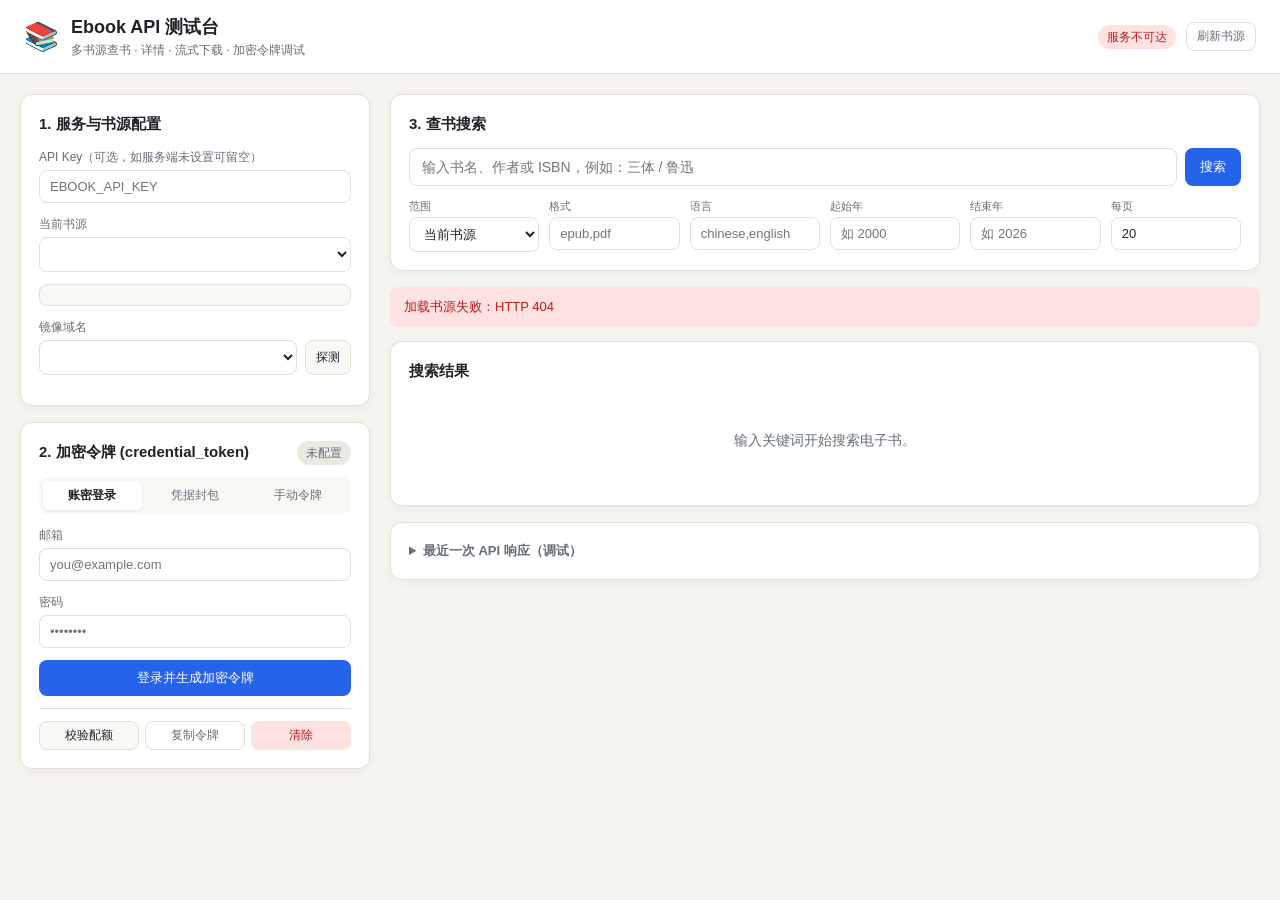
==== static/index.html @ 0c72a602 "feat: finish first version" ====
<!doctype html>
<html lang="zh-CN">
<head>
  <meta charset="utf-8" />
  <meta name="viewport" content="width=device-width, initial-scale=1" />
  <title>Ebook API · 书源测试台</title>
  <link rel="stylesheet" href="/static/styles.css" />
</head>
<body>
  <header class="topbar">
    <div class="brand">
      <span class="logo">📚</span>
      <div>
        <h1>Ebook API 测试台</h1>
        <p class="subtitle">多书源查书 · 详情 · 流式下载 · 加密令牌调试</p>
      </div>
    </div>
    <div class="status-group">
      <span id="healthBadge" class="badge badge-muted">检测中...</span>
      <button id="btnRefresh" class="btn btn-ghost btn-sm" type="button">刷新书源</button>
    </div>
  </header>

  <main class="layout">
    <!-- 左侧配置栏 -->
    <aside class="sidebar">
      <section class="card">
        <h2>1. 服务与书源配置</h2>
        <div class="field">
          <label for="apiKeyInput">API Key（可选，如服务端未设置可留空）</label>
          <input id="apiKeyInput" type="password" placeholder="EBOOK_API_KEY" autocomplete="off" />
        </div>

        <div class="field">
          <label for="providerSelect">当前书源</label>
          <select id="providerSelect"></select>
        </div>

        <div id="providerMeta" class="meta-box"></div>

        <div class="field">
          <label for="domainSelect">镜像域名</label>
          <div class="row">
            <select id="domainSelect"></select>
            <button id="btnProbe" class="btn btn-secondary btn-sm" type="button">探测</button>
          </div>
          <div id="probeResult" class="hint"></div>
        </div>
      </section>

      <section class="card">
        <div class="card-head">
          <h2>2. 加密令牌 (credential_token)</h2>
          <span id="tokenBadge" class="badge badge-muted">未配置</span>
        </div>

        <div class="tabs">
          <button class="tab active" data-tab="login" type="button">账密登录</button>
          <button class="tab" data-tab="seal" type="button">凭据封包</button>
          <button class="tab" data-tab="manual" type="button">手动令牌</button>
        </div>

        <!-- Tab: Login -->
        <form id="loginForm" class="tab-panel active">
          <div class="field">
            <label for="loginEmail">邮箱</label>
            <input id="loginEmail" type="email" placeholder="you@example.com" required />
          </div>
          <div class="field">
            <label for="loginPassword">密码</label>
            <input id="loginPassword" type="password" placeholder="••••••••" required />
          </div>
          <button class="btn btn-primary full" type="submit">登录并生成加密令牌</button>
        </form>

        <!-- Tab: Seal -->
        <form id="sealForm" class="tab-panel">
          <div id="sealDynamicFields"></div>
          <label class="checkbox-row">
            <input id="sealVerify" type="checkbox" checked />
            <span>封包前先向书源校验有效性</span>
          </label>
          <button class="btn btn-primary full" type="submit">封包为加密令牌</button>
        </form>

        <!-- Tab: Manual token -->
        <div id="manualPanel" class="tab-panel">
          <div class="field">
            <label for="manualToken">已有的 ebk1.* 加密令牌</label>
            <textarea id="manualToken" rows="3" placeholder="ebk1.xxxxx..."></textarea>
          </div>
          <button id="btnSaveManualToken" class="btn btn-primary full" type="button">保存到本地</button>
        </div>

        <div class="token-actions">
          <button id="btnVerify" class="btn btn-secondary btn-sm" type="button">校验配额</button>
          <button id="btnCopyToken" class="btn btn-ghost btn-sm" type="button">复制令牌</button>
          <button id="btnClearToken" class="btn btn-danger btn-sm" type="button">清除</button>
        </div>

        <div id="accountBox" class="account-box hidden"></div>
      </section>
    </aside>

    <!-- 右侧查书与结果区 -->
    <section class="content">
      <div class="card">
        <h2>3. 查书搜索</h2>
        <form id="searchForm" class="search-form">
          <div class="search-bar">
            <input id="searchQ" type="text" placeholder="输入书名、作者或 ISBN，例如：三体 / 鲁迅" required />
            <button class="btn btn-primary" type="submit">搜索</button>
          </div>
          <div class="filters">
            <label>
              <span>范围</span>
              <select id="searchScope">
                <option value="current">当前书源</option>
                <option value="all">全部书源聚合</option>
              </select>
            </label>
            <label>
              <span>格式</span>
              <input id="searchExt" type="text" placeholder="epub,pdf" />
            </label>
            <label>
              <span>语言</span>
              <input id="searchLang" type="text" placeholder="chinese,english" />
            </label>
            <label>
              <span>起始年</span>
              <input id="searchYearFrom" type="number" placeholder="如 2000" />
            </label>
            <label>
              <span>结束年</span>
              <input id="searchYearTo" type="number" placeholder="如 2026" />
            </label>
            <label>
              <span>每页</span>
              <input id="searchLimit" type="number" value="20" min="1" max="100" />
            </label>
          </div>
        </form>
      </div>

      <div id="toast" class="toast hidden"></div>

      <div class="card">
        <div class="card-head">
          <h2 id="resultHeading">搜索结果</h2>
          <div class="pager hidden" id="pager">
            <button id="btnPrevPage" class="btn btn-ghost btn-sm" type="button">上一页</button>
            <span id="pageInfo">1 / 1</span>
            <button id="btnNextPage" class="btn btn-ghost btn-sm" type="button">下一页</button>
          </div>
        </div>
        <div id="resultsContainer" class="results-empty">输入关键词开始搜索电子书。</div>
      </div>

      <details class="card debug-card">
        <summary>最近一次 API 响应（调试）</summary>
        <pre id="debugOutput">暂无请求记录</pre>
      </details>
    </section>
  </main>

  <!-- 图书详情弹窗 -->
  <dialog id="detailDialog" class="dialog">
    <div class="dialog-head">
      <h3 id="detailTitle">图书详情</h3>
      <button id="btnCloseDialog" class="btn btn-ghost btn-sm" type="button">关闭</button>
    </div>
    <div id="detailBody" class="dialog-body"></div>
  </dialog>

  <script src="/static/app.js"></script>
</body>
</html>
---- static/styles.css ----
:root {
  --bg: #f6f4ef;
  --surface: #ffffff;
  --surface-alt: #faf8f4;
  --border: #e5e0d5;
  --text: #1f2328;
  --muted: #656d76;
  --accent: #2563eb;
  --accent-hover: #1d4ed8;
  --ok: #15803d;
  --ok-bg: #dcfce7;
  --warn: #b45309;
  --warn-bg: #fef3c7;
  --err: #b91c1c;
  --err-bg: #fee2e2;
  --radius: 12px;
  --shadow: 0 2px 10px rgba(31, 35, 40, 0.05);
}

* {
  box-sizing: border-box;
}

body {
  margin: 0;
  font-family: -apple-system, BlinkMacSystemFont, "Segoe UI", "PingFang SC", "Noto Sans SC", sans-serif;
  background: var(--bg);
  color: var(--text);
  line-height: 1.5;
}

.topbar {
  display: flex;
  align-items: center;
  justify-content: space-between;
  padding: 14px 24px;
  background: var(--surface);
  border-bottom: 1px solid var(--border);
  position: sticky;
  top: 0;
  z-index: 10;
}

.brand {
  display: flex;
  align-items: center;
  gap: 12px;
}

.logo {
  font-size: 28px;
}

.brand h1 {
  margin: 0;
  font-size: 18px;
  font-weight: 700;
}

.subtitle {
  margin: 0;
  font-size: 12px;
  color: var(--muted);
}

.status-group {
  display: flex;
  align-items: center;
  gap: 10px;
}

.layout {
  max-width: 1280px;
  margin: 20px auto;
  padding: 0 20px 40px;
  display: grid;
  grid-template-columns: 350px 1fr;
  gap: 20px;
  align-items: start;
}

@media (max-width: 900px) {
  .layout {
    grid-template-columns: 1fr;
  }
}

.card {
  background: var(--surface);
  border: 1px solid var(--border);
  border-radius: var(--radius);
  padding: 18px;
  box-shadow: var(--shadow);
  margin-bottom: 16px;
}

.card h2 {
  margin: 0 0 12px;
  font-size: 15px;
  font-weight: 600;
}

.card-head {
  display: flex;
  align-items: center;
  justify-content: space-between;
  margin-bottom: 12px;
}

.card-head h2 {
  margin: 0;
}

.field {
  margin-bottom: 12px;
}

.field label {
  display: block;
  font-size: 12px;
  color: var(--muted);
  margin-bottom: 4px;
}

input, select, textarea {
  width: 100%;
  padding: 8px 10px;
  border: 1px solid var(--border);
  border-radius: 8px;
  font-size: 13px;
  background: var(--surface);
  color: var(--text);
  font-family: inherit;
}

input:focus, select:focus, textarea:focus {
  outline: 2px solid rgba(37, 99, 235, 0.25);
  border-color: var(--accent);
}

.row {
  display: flex;
  gap: 8px;
}

.row > select, .row > input {
  flex: 1;
}

.btn {
  display: inline-flex;
  align-items: center;
  justify-content: center;
  gap: 6px;
  padding: 8px 14px;
  border-radius: 8px;
  border: 1px solid transparent;
  font-size: 13px;
  font-weight: 500;
  cursor: pointer;
  transition: background 0.15s, border-color 0.15s;
}

.btn:disabled {
  opacity: 0.55;
  cursor: not-allowed;
}

.btn-primary {
  background: var(--accent);
  color: #fff;
}

.btn-primary:hover:not(:disabled) {
  background: var(--accent-hover);
}

.btn-secondary {
  background: var(--surface-alt);
  border-color: var(--border);
  color: var(--text);
}

.btn-secondary:hover:not(:disabled) {
  background: #eeeae1;
}

.btn-ghost {
  background: transparent;
  border-color: var(--border);
  color: var(--muted);
}

.btn-ghost:hover:not(:disabled) {
  color: var(--text);
  background: var(--surface-alt);
}

.btn-danger {
  background: var(--err-bg);
  color: var(--err);
}

.btn-sm {
  padding: 5px 10px;
  font-size: 12px;
}

.full {
  width: 100%;
}

.badge {
  display: inline-block;
  padding: 3px 9px;
  border-radius: 999px;
  font-size: 12px;
  font-weight: 500;
}

.badge-ok { background: var(--ok-bg); color: var(--ok); }
.badge-warn { background: var(--warn-bg); color: var(--warn); }
.badge-err { background: var(--err-bg); color: var(--err); }
.badge-muted { background: #ece9e2; color: var(--muted); }

.meta-box {
  background: var(--surface-alt);
  border: 1px solid var(--border);
  border-radius: 8px;
  padding: 10px;
  font-size: 12px;
  color: var(--muted);
  margin-bottom: 12px;
}

.tabs {
  display: grid;
  grid-template-columns: repeat(3, 1fr);
  gap: 4px;
  background: var(--surface-alt);
  padding: 4px;
  border-radius: 8px;
  margin-bottom: 12px;
}

.tab {
  border: none;
  background: transparent;
  padding: 6px 4px;
  font-size: 12px;
  border-radius: 6px;
  cursor: pointer;
  color: var(--muted);
}

.tab.active {
  background: var(--surface);
  color: var(--text);
  font-weight: 600;
  box-shadow: 0 1px 3px rgba(0, 0, 0, 0.08);
}

.tab-panel {
  display: none;
}

.tab-panel.active {
  display: block;
}

.checkbox-row {
  display: flex;
  align-items: center;
  gap: 8px;
  font-size: 12px;
  color: var(--muted);
  margin-bottom: 12px;
  cursor: pointer;
}

.checkbox-row input {
  width: auto;
}

.token-actions {
  display: flex;
  gap: 6px;
  margin-top: 12px;
  padding-top: 12px;
  border-top: 1px solid var(--border);
}

.token-actions .btn {
  flex: 1;
}

.account-box {
  margin-top: 12px;
  background: var(--surface-alt);
  border: 1px solid var(--border);
  border-radius: 8px;
  padding: 10px;
  font-size: 12px;
}

.hint {
  font-size: 12px;
  color: var(--muted);
  margin-top: 4px;
}

.search-bar {
  display: flex;
  gap: 8px;
  margin-bottom: 12px;
}

.search-bar input {
  flex: 1;
  font-size: 14px;
  padding: 10px 12px;
}

.filters {
  display: grid;
  grid-template-columns: repeat(auto-fit, minmax(110px, 1fr));
  gap: 10px;
}

.filters label span {
  display: block;
  font-size: 11px;
  color: var(--muted);
  margin-bottom: 3px;
}

.toast {
  padding: 10px 14px;
  border-radius: 8px;
  margin-bottom: 14px;
  font-size: 13px;
}

.toast.ok { background: var(--ok-bg); color: var(--ok); }
.toast.err { background: var(--err-bg); color: var(--err); }
.toast.info { background: #dbeafe; color: #1e40af; }

.hidden {
  display: none !important;
}

.results-empty {
  text-align: center;
  padding: 36px 12px;
  color: var(--muted);
  font-size: 14px;
}

.book-list {
  display: flex;
  flex-direction: column;
  gap: 12px;
}

.book-item {
  display: grid;
  grid-template-columns: 64px 1fr auto;
  gap: 14px;
  padding: 12px;
  border: 1px solid var(--border);
  border-radius: 10px;
  background: var(--surface-alt);
  align-items: center;
}

@media (max-width: 640px) {
  .book-item {
    grid-template-columns: 48px 1fr;
  }
  .book-actions {
    grid-column: 1 / -1;
    justify-content: flex-end;
  }
}

.book-cover {
  width: 64px;
  height: 88px;
  object-fit: cover;
  border-radius: 6px;
  background: #e7e2d8;
  display: flex;
  align-items: center;
  justify-content: center;
  color: var(--muted);
  font-size: 22px;
}

.book-title {
  font-weight: 600;
  font-size: 14px;
  margin-bottom: 4px;
}

.book-meta {
  font-size: 12px;
  color: var(--muted);
  display: flex;
  flex-wrap: wrap;
  gap: 6px 12px;
}

.pill {
  display: inline-block;
  padding: 1px 7px;
  border-radius: 6px;
  background: #e8edf7;
  color: #1e40af;
  font-size: 11px;
  font-weight: 600;
  text-transform: uppercase;
}

.book-actions {
  display: flex;
  gap: 8px;
}

.pager {
  display: flex;
  align-items: center;
  gap: 10px;
  font-size: 13px;
  color: var(--muted);
}

.debug-card summary {
  cursor: pointer;
  font-size: 13px;
  font-weight: 600;
  color: var(--muted);
}

.debug-card pre {
  margin: 12px 0 0;
  padding: 12px;
  background: #181a1f;
  color: #e6edf3;
  border-radius: 8px;
  font-size: 12px;
  overflow-x: auto;
  max-height: 320px;
}

.dialog {
  border: 1px solid var(--border);
  border-radius: var(--radius);
  padding: 0;
  max-width: 640px;
  width: calc(100% - 32px);
  box-shadow: 0 12px 40px rgba(0, 0, 0, 0.2);
}

.dialog::backdrop {
  background: rgba(15, 23, 42, 0.45);
}

.dialog-head {
  display: flex;
  align-items: center;
  justify-content: space-between;
  padding: 14px 18px;
  border-bottom: 1px solid var(--border);
}

.dialog-head h3 {
  margin: 0;
  font-size: 16px;
}

.dialog-body {
  padding: 18px;
  font-size: 13px;
  max-height: 70vh;
  overflow-y: auto;
}

.detail-grid {
  display: grid;
  grid-template-columns: 110px 1fr;
  gap: 16px;
  margin-bottom: 14px;
}

.detail-cover {
  width: 110px;
  border-radius: 8px;
  background: #e7e2d8;
}

.detail-desc {
  white-space: pre-wrap;
  background: var(--surface-alt);
  border: 1px solid var(--border);
  padding: 12px;
  border-radius: 8px;
  color: var(--text);
}
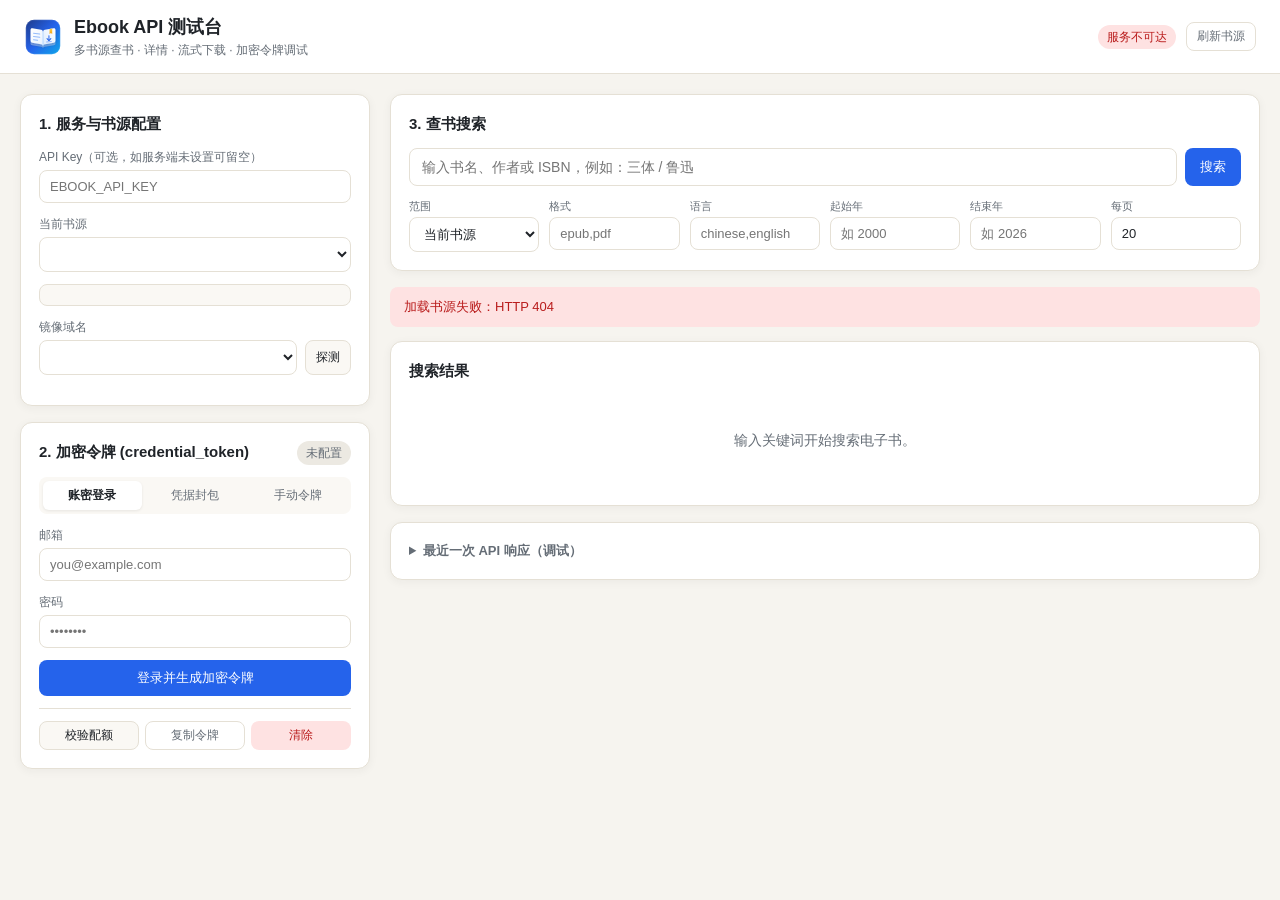
==== commit 64b86401: "docs: add custom SVG logo and polish README" ====
--- a/static/index.html
+++ b/static/index.html
@@ -4,12 +4,13 @@
   <meta charset="utf-8" />
   <meta name="viewport" content="width=device-width, initial-scale=1" />
   <title>Ebook API · 书源测试台</title>
+  <link rel="icon" type="image/svg+xml" href="/static/logo.svg" />
   <link rel="stylesheet" href="/static/styles.css" />
 </head>
 <body>
   <header class="topbar">
     <div class="brand">
-      <span class="logo">📚</span>
+      <img class="logo-img" src="/static/logo.svg" alt="Ebook API Logo" width="38" height="38" />
       <div>
         <h1>Ebook API 测试台</h1>
         <p class="subtitle">多书源查书 · 详情 · 流式下载 · 加密令牌调试</p>
--- a/static/styles.css
+++ b/static/styles.css
@@ -47,8 +47,12 @@
   gap: 12px;
 }
 
-.logo {
-  font-size: 28px;
+.logo-img {
+  width: 38px;
+  height: 38px;
+  border-radius: 10px;
+  flex-shrink: 0;
+  display: block;
 }
 
 .brand h1 {
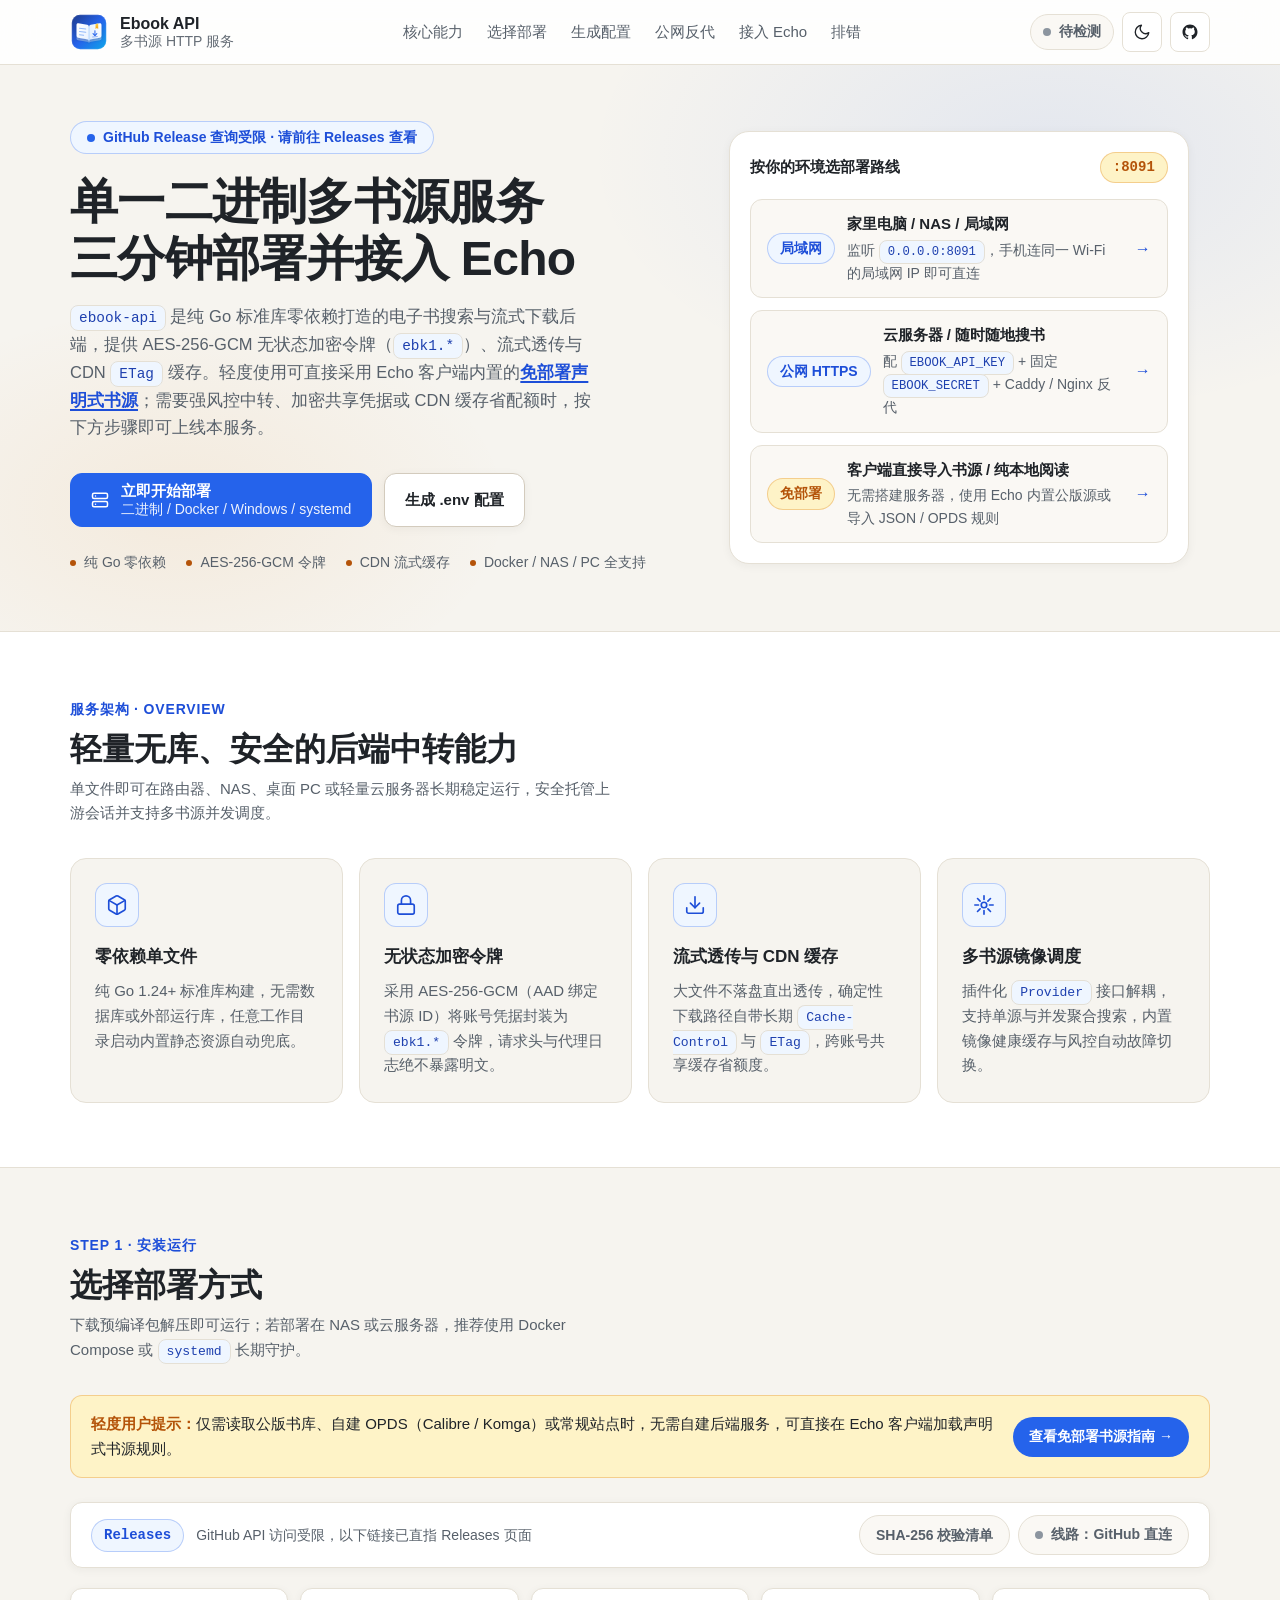
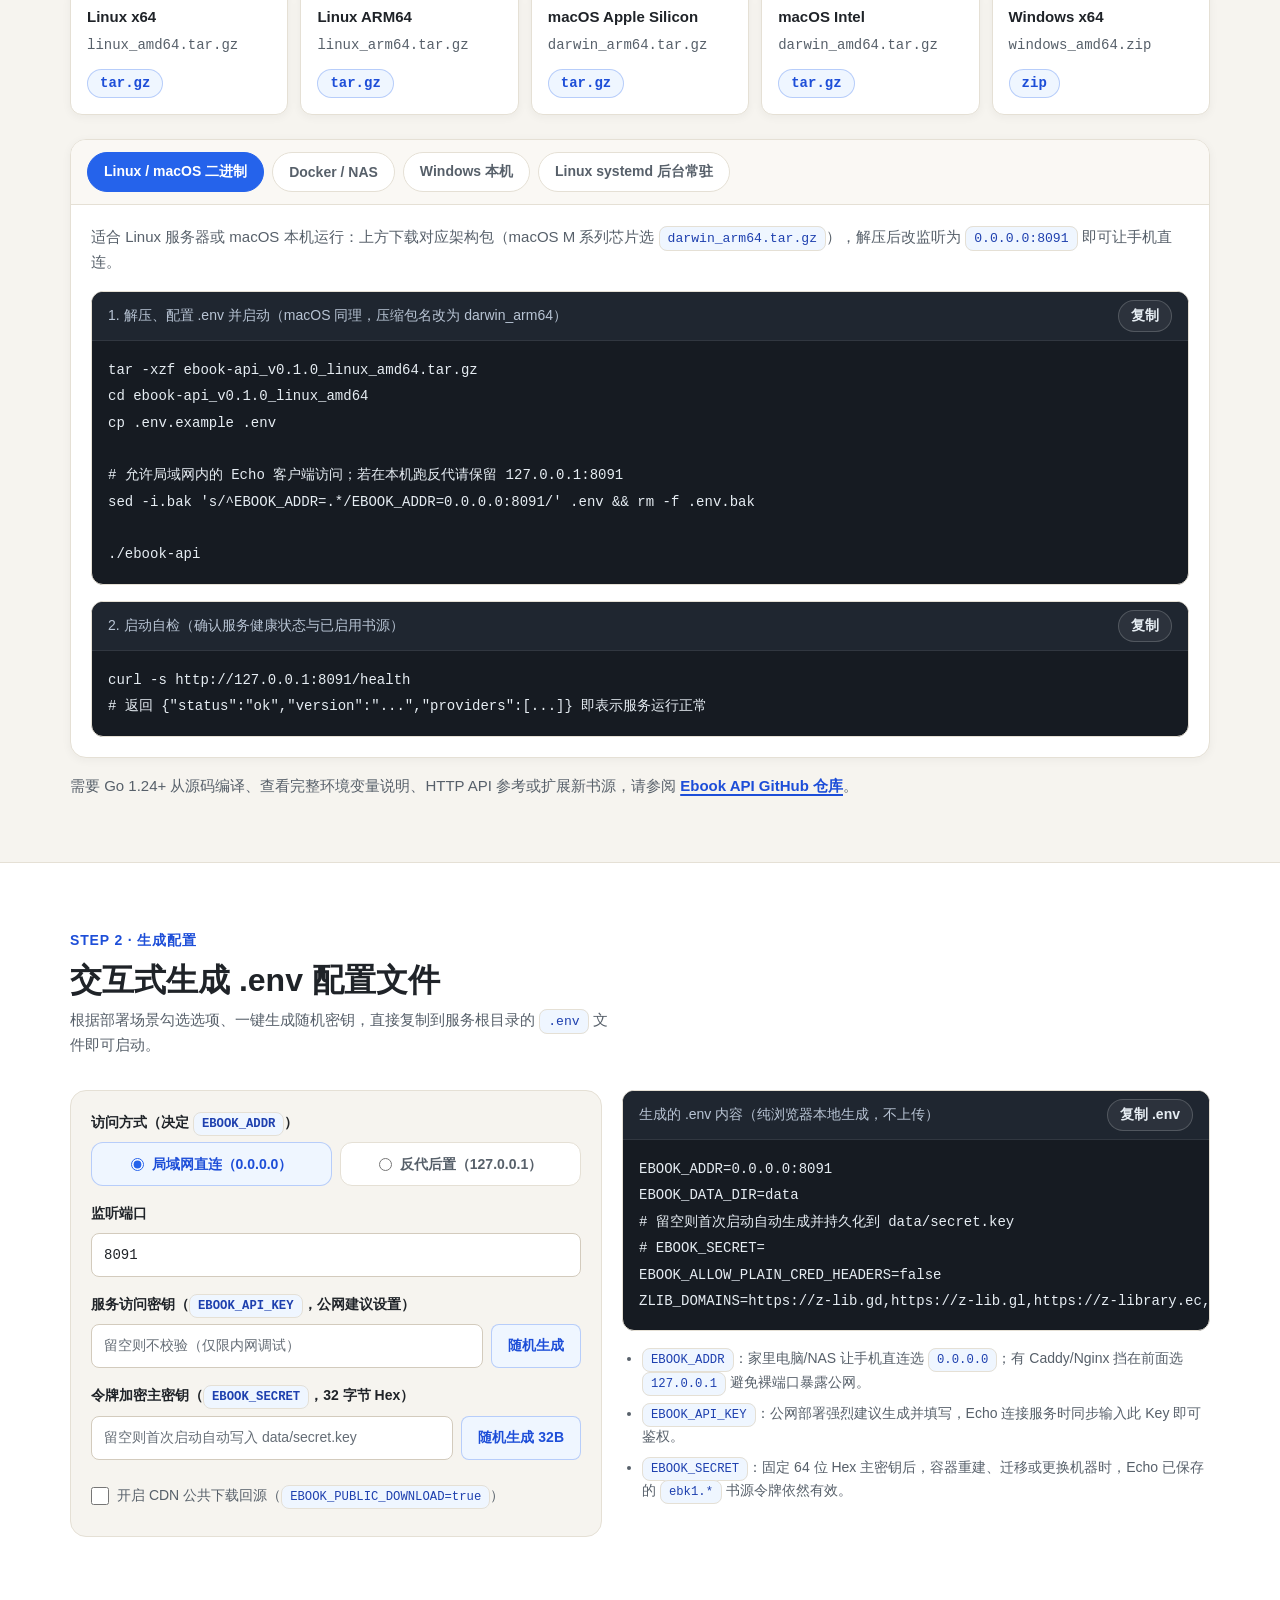
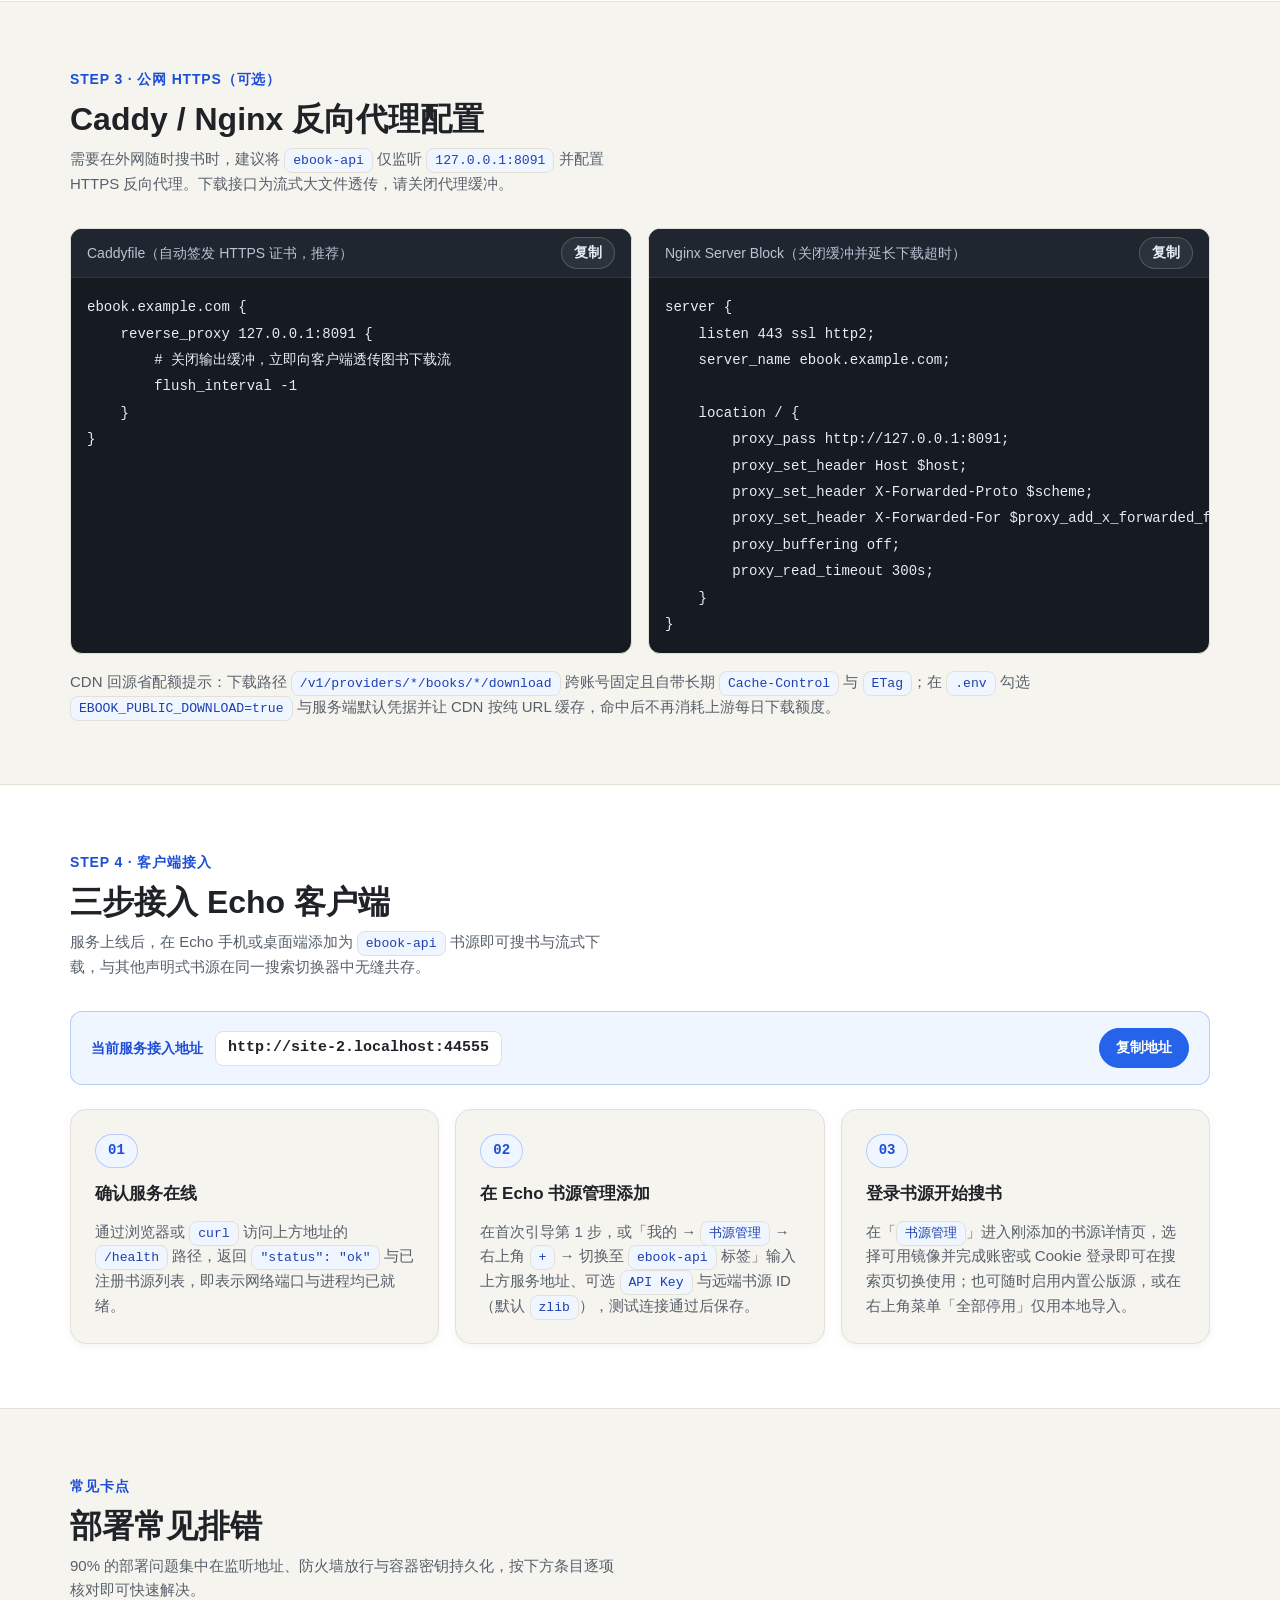
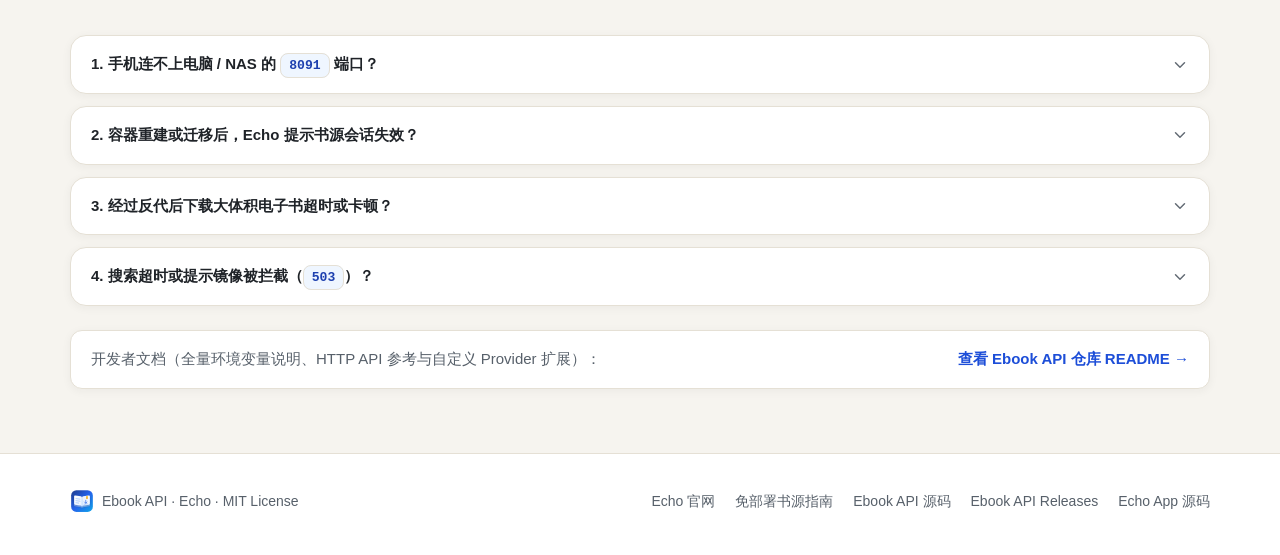
==== commit d0f858c3: "feat(web): redesign homepage in ebook-api style and serve tester console on /console" ====
--- a/static/index.html
+++ b/static/index.html
@@ -1,179 +1,823 @@
 <!doctype html>
-<html lang="zh-CN">
+<html lang="zh-CN" data-theme="light">
 <head>
   <meta charset="utf-8" />
-  <meta name="viewport" content="width=device-width, initial-scale=1" />
-  <title>Ebook API · 书源测试台</title>
+  <meta name="viewport" content="width=device-width, initial-scale=1.0" />
+  <title>Ebook API · 多书源电子书搜索与流式下载服务</title>
+  <meta name="description" content="Ebook API 是专为 Echo 打造的单一零依赖 Go 电子书搜索与流式下载 HTTP 服务，提供 AES-256-GCM 加密令牌、多书源调度、CDN 缓存与交互式 .env 部署向导。" />
+  <meta name="theme-color" content="#f6f4ef" />
   <link rel="icon" type="image/svg+xml" href="/static/logo.svg" />
-  <link rel="stylesheet" href="/static/styles.css" />
+  <script>
+    (function () {
+      try {
+        var saved = localStorage.getItem('ebook-api-site-theme');
+        if (saved === 'light' || saved === 'dark') {
+          document.documentElement.dataset.theme = saved;
+        }
+      } catch (_) {}
+    })();
+  </script>
+  <link rel="stylesheet" href="/static/home.css" />
 </head>
 <body>
-  <header class="topbar">
-    <div class="brand">
-      <img class="logo-img" src="/static/logo.svg" alt="Ebook API Logo" width="38" height="38" />
-      <div>
-        <h1>Ebook API 测试台</h1>
-        <p class="subtitle">多书源查书 · 详情 · 流式下载 · 加密令牌调试</p>
-      </div>
-    </div>
-    <div class="status-group">
-      <span id="healthBadge" class="badge badge-muted">检测中...</span>
-      <button id="btnRefresh" class="btn btn-ghost btn-sm" type="button">刷新书源</button>
+  <a class="skip-link" href="#main">跳至正文内容</a>
+
+  <header class="site-header">
+    <div class="container header-inner">
+      <a class="brand" href="#top" aria-label="Ebook API 首页">
+        <img class="brand-logo" src="/static/logo.svg" alt="Ebook API Logo" width="38" height="38" />
+        <span class="brand-text">
+          <span class="brand-name">Ebook API</span>
+          <span class="brand-tagline">多书源 HTTP 服务</span>
+        </span>
+      </a>
+
+      <nav class="site-nav" aria-label="页面导航">
+        <a href="#overview">核心能力</a>
+        <a href="#deploy">选择部署</a>
+        <a href="#env">生成配置</a>
+        <a href="#proxy">公网反代</a>
+        <a href="#connect">接入 Echo</a>
+        <a href="#troubleshoot">排错</a>
+      </nav>
+
+      <div class="header-actions">
+        <span id="service-health-badge" class="health-pill" aria-live="polite" title="当前实例 /health 实时状态">
+          <span class="health-dot" aria-hidden="true"></span>
+          <span id="service-health-text">检测中...</span>
+        </span>
+
+        <button
+          type="button"
+          id="theme-toggle"
+          class="icon-btn"
+          aria-label="切换浅色/深色主题"
+          title="切换浅色 / 深色主题"
+        >
+          <svg class="icon-sun" viewBox="0 0 24 24" width="18" height="18" fill="none" stroke="currentColor" stroke-width="1.8" stroke-linecap="round" stroke-linejoin="round" aria-hidden="true">
+            <circle cx="12" cy="12" r="4" />
+            <path d="M12 2v2M12 20v2M4.93 4.93l1.41 1.41M17.66 17.66l1.41 1.41M2 12h2M20 12h2M4.93 19.07l1.41-1.41M17.66 6.34l1.41-1.41" />
+          </svg>
+          <svg class="icon-moon" viewBox="0 0 24 24" width="18" height="18" fill="none" stroke="currentColor" stroke-width="1.8" stroke-linecap="round" stroke-linejoin="round" aria-hidden="true">
+            <path d="M21 12.79A9 9 0 1 1 11.21 3 7 7 0 0 0 21 12.79z" />
+          </svg>
+        </button>
+
+        <a
+          class="icon-btn"
+          href="https://github.com/imlinhanchao/ebook-api"
+          target="_blank"
+          rel="noopener noreferrer"
+          aria-label="访问 Ebook API GitHub 仓库"
+          title="GitHub 仓库"
+        >
+          <svg viewBox="0 0 24 24" width="18" height="18" fill="currentColor" aria-hidden="true">
+            <path d="M12 2C6.477 2 2 6.484 2 12.017c0 4.425 2.865 8.18 6.839 9.504.5.092.682-.217.682-.483 0-.237-.008-.868-.013-1.703-2.782.605-3.369-1.343-3.369-1.343-.454-1.158-1.11-1.466-1.11-1.466-.908-.62.069-.608.069-.608 1.003.07 1.53 1.032 1.53 1.032.892 1.53 2.341 1.088 2.91.832.092-.647.35-1.088.636-1.338-2.22-.253-4.555-1.113-4.555-4.951 0-1.093.39-1.988 1.029-2.688-.103-.253-.446-1.272.098-2.65 0 0 .84-.27 2.75 1.026A9.564 9.564 0 0 1 12 6.844a9.59 9.59 0 0 1 2.504.337c1.909-1.296 2.747-1.027 2.747-1.027.546 1.379.202 2.398.1 2.651.64.7 1.028 1.595 1.028 2.688 0 3.848-2.339 4.695-4.566 4.943.359.309.678.92.678 1.855 0 1.338-.012 2.419-.012 2.747 0 .268.18.58.688.482A10.02 10.02 0 0 0 22 12.017C22 6.484 17.522 2 12 2Z" />
+          </svg>
+        </a>
+      </div>
     </div>
   </header>
 
-  <main class="layout">
-    <!-- 左侧配置栏 -->
-    <aside class="sidebar">
-      <section class="card">
-        <h2>1. 服务与书源配置</h2>
-        <div class="field">
-          <label for="apiKeyInput">API Key（可选，如服务端未设置可留空）</label>
-          <input id="apiKeyInput" type="password" placeholder="EBOOK_API_KEY" autocomplete="off" />
-        </div>
-
-        <div class="field">
-          <label for="providerSelect">当前书源</label>
-          <select id="providerSelect"></select>
-        </div>
-
-        <div id="providerMeta" class="meta-box"></div>
-
-        <div class="field">
-          <label for="domainSelect">镜像域名</label>
-          <div class="row">
-            <select id="domainSelect"></select>
-            <button id="btnProbe" class="btn btn-secondary btn-sm" type="button">探测</button>
-          </div>
-          <div id="probeResult" class="hint"></div>
-        </div>
-      </section>
-
-      <section class="card">
-        <div class="card-head">
-          <h2>2. 加密令牌 (credential_token)</h2>
-          <span id="tokenBadge" class="badge badge-muted">未配置</span>
-        </div>
-
-        <div class="tabs">
-          <button class="tab active" data-tab="login" type="button">账密登录</button>
-          <button class="tab" data-tab="seal" type="button">凭据封包</button>
-          <button class="tab" data-tab="manual" type="button">手动令牌</button>
-        </div>
-
-        <!-- Tab: Login -->
-        <form id="loginForm" class="tab-panel active">
-          <div class="field">
-            <label for="loginEmail">邮箱</label>
-            <input id="loginEmail" type="email" placeholder="you@example.com" required />
-          </div>
-          <div class="field">
-            <label for="loginPassword">密码</label>
-            <input id="loginPassword" type="password" placeholder="••••••••" required />
-          </div>
-          <button class="btn btn-primary full" type="submit">登录并生成加密令牌</button>
-        </form>
-
-        <!-- Tab: Seal -->
-        <form id="sealForm" class="tab-panel">
-          <div id="sealDynamicFields"></div>
-          <label class="checkbox-row">
-            <input id="sealVerify" type="checkbox" checked />
-            <span>封包前先向书源校验有效性</span>
-          </label>
-          <button class="btn btn-primary full" type="submit">封包为加密令牌</button>
-        </form>
-
-        <!-- Tab: Manual token -->
-        <div id="manualPanel" class="tab-panel">
-          <div class="field">
-            <label for="manualToken">已有的 ebk1.* 加密令牌</label>
-            <textarea id="manualToken" rows="3" placeholder="ebk1.xxxxx..."></textarea>
-          </div>
-          <button id="btnSaveManualToken" class="btn btn-primary full" type="button">保存到本地</button>
-        </div>
-
-        <div class="token-actions">
-          <button id="btnVerify" class="btn btn-secondary btn-sm" type="button">校验配额</button>
-          <button id="btnCopyToken" class="btn btn-ghost btn-sm" type="button">复制令牌</button>
-          <button id="btnClearToken" class="btn btn-danger btn-sm" type="button">清除</button>
-        </div>
-
-        <div id="accountBox" class="account-box hidden"></div>
-      </section>
-    </aside>
-
-    <!-- 右侧查书与结果区 -->
-    <section class="content">
-      <div class="card">
-        <h2>3. 查书搜索</h2>
-        <form id="searchForm" class="search-form">
-          <div class="search-bar">
-            <input id="searchQ" type="text" placeholder="输入书名、作者或 ISBN，例如：三体 / 鲁迅" required />
-            <button class="btn btn-primary" type="submit">搜索</button>
-          </div>
-          <div class="filters">
-            <label>
-              <span>范围</span>
-              <select id="searchScope">
-                <option value="current">当前书源</option>
-                <option value="all">全部书源聚合</option>
-              </select>
+  <main id="main">
+    <section id="top" class="hero">
+      <div class="container hero-grid">
+        <div class="hero-copy">
+          <div class="version-pill" aria-live="polite">
+            <span class="pulse-dot" aria-hidden="true"></span>
+            <span id="ebook-api-version-badge">正在查询 Ebook API 最新 Release…</span>
+          </div>
+
+          <h1 class="hero-title">单一二进制多书源服务<br />三分钟部署并接入 Echo</h1>
+
+          <p class="hero-subtitle">
+            <code>ebook-api</code> 是纯 Go 标准库零依赖打造的电子书搜索与流式下载后端，提供 AES-256-GCM 无状态加密令牌（<code>ebk1.*</code>）、流式透传与 CDN <code>ETag</code> 缓存。轻度使用可直接采用 Echo 客户端内置的<a class="inline-link" href="https://echo.librejo.cn/book-sources.html" target="_blank" rel="noopener noreferrer">免部署声明式书源</a>；需要强风控中转、加密共享凭据或 CDN 缓存省配额时，按下方步骤即可上线本服务。
+          </p>
+
+          <div class="hero-actions">
+            <a class="btn-primary" href="#deploy">
+              <svg viewBox="0 0 24 24" width="18" height="18" fill="none" stroke="currentColor" stroke-width="2" stroke-linecap="round" stroke-linejoin="round" aria-hidden="true">
+                <rect x="2" y="3" width="20" height="7" rx="2" />
+                <rect x="2" y="14" width="20" height="7" rx="2" />
+                <line x1="6" y1="6.5" x2="6.01" y2="6.5" />
+                <line x1="6" y1="17.5" x2="6.01" y2="17.5" />
+              </svg>
+              <span class="btn-label-group">
+                <span>立即开始部署</span>
+                <span class="btn-meta">二进制 / Docker / Windows / systemd</span>
+              </span>
+            </a>
+
+            <a class="btn-secondary" href="#env">生成 .env 配置</a>
+          </div>
+
+          <ul class="hero-specs" aria-label="服务核心特性">
+            <li>纯 Go 零依赖</li>
+            <li>AES-256-GCM 令牌</li>
+            <li>CDN 流式缓存</li>
+            <li>Docker / NAS / PC 全支持</li>
+          </ul>
+        </div>
+
+        <div class="hero-visual">
+          <div class="route-card" role="region" aria-label="按环境选择部署路线">
+            <div class="route-head">
+              <span class="route-heading">按你的环境选部署路线</span>
+              <span class="route-port">:8091</span>
+            </div>
+
+            <div class="route-list">
+              <a class="route-item" href="#deploy" data-select-tab="tab-docker">
+                <span class="route-badge">局域网</span>
+                <span class="route-body">
+                  <span class="route-title">家里电脑 / NAS / 局域网</span>
+                  <span class="route-desc">监听 <code>0.0.0.0:8091</code>，手机连同一 Wi-Fi 的局域网 IP 即可直连</span>
+                </span>
+                <span class="route-arrow" aria-hidden="true">→</span>
+              </a>
+
+              <a class="route-item" href="#proxy">
+                <span class="route-badge">公网 HTTPS</span>
+                <span class="route-body">
+                  <span class="route-title">云服务器 / 随时随地搜书</span>
+                  <span class="route-desc">配 <code>EBOOK_API_KEY</code> + 固定 <code>EBOOK_SECRET</code> + Caddy / Nginx 反代</span>
+                </span>
+                <span class="route-arrow" aria-hidden="true">→</span>
+              </a>
+
+              <a class="route-item" href="https://echo.librejo.cn/book-sources.html" target="_blank" rel="noopener noreferrer">
+                <span class="route-badge is-amber">免部署</span>
+                <span class="route-body">
+                  <span class="route-title">客户端直接导入书源 / 纯本地阅读</span>
+                  <span class="route-desc">无需搭建服务器，使用 Echo 内置公版源或导入 JSON / OPDS 规则</span>
+                </span>
+                <span class="route-arrow" aria-hidden="true">→</span>
+              </a>
+            </div>
+          </div>
+        </div>
+      </div>
+    </section>
+
+    <section id="overview" class="section section-surface">
+      <div class="container">
+        <div class="section-head">
+          <span class="eyebrow">服务架构 · Overview</span>
+          <h2 class="section-title">轻量无库、安全的后端中转能力</h2>
+          <p class="section-desc">
+            单文件即可在路由器、NAS、桌面 PC 或轻量云服务器长期稳定运行，安全托管上游会话并支持多书源并发调度。
+          </p>
+        </div>
+
+        <div class="overview-grid">
+          <article class="overview-card">
+            <div class="overview-icon" aria-hidden="true">
+              <svg viewBox="0 0 24 24" width="22" height="22" fill="none" stroke="currentColor" stroke-width="1.8" stroke-linecap="round" stroke-linejoin="round">
+                <path d="M21 16V8a2 2 0 0 0-1-1.73l-7-4a2 2 0 0 0-2 0l-7 4A2 2 0 0 0 3 8v8a2 2 0 0 0 1 1.73l7 4a2 2 0 0 0 2 0l7-4A2 2 0 0 0 21 16z" />
+                <polyline points="3.27 6.96 12 12.01 20.73 6.96" />
+                <line x1="12" y1="22.08" x2="12" y2="12" />
+              </svg>
+            </div>
+            <h3>零依赖单文件</h3>
+            <p>
+              纯 Go 1.24+ 标准库构建，无需数据库或外部运行库，任意工作目录启动内置静态资源自动兜底。
+            </p>
+          </article>
+
+          <article class="overview-card">
+            <div class="overview-icon" aria-hidden="true">
+              <svg viewBox="0 0 24 24" width="22" height="22" fill="none" stroke="currentColor" stroke-width="1.8" stroke-linecap="round" stroke-linejoin="round">
+                <rect x="3" y="11" width="18" height="11" rx="2" ry="2" />
+                <path d="M7 11V7a5 5 0 0 1 10 0v4" />
+              </svg>
+            </div>
+            <h3>无状态加密令牌</h3>
+            <p>
+              采用 AES-256-GCM（AAD 绑定书源 ID）将账号凭据封装为 <code>ebk1.*</code> 令牌，请求头与代理日志绝不暴露明文。
+            </p>
+          </article>
+
+          <article class="overview-card">
+            <div class="overview-icon" aria-hidden="true">
+              <svg viewBox="0 0 24 24" width="22" height="22" fill="none" stroke="currentColor" stroke-width="1.8" stroke-linecap="round" stroke-linejoin="round">
+                <path d="M21 15v4a2 2 0 0 1-2 2H5a2 2 0 0 1-2-2v-4" />
+                <polyline points="7 10 12 15 17 10" />
+                <line x1="12" y1="15" x2="12" y2="3" />
+              </svg>
+            </div>
+            <h3>流式透传与 CDN 缓存</h3>
+            <p>
+              大文件不落盘直出透传，确定性下载路径自带长期 <code>Cache-Control</code> 与 <code>ETag</code>，跨账号共享缓存省额度。
+            </p>
+          </article>
+
+          <article class="overview-card">
+            <div class="overview-icon" aria-hidden="true">
+              <svg viewBox="0 0 24 24" width="22" height="22" fill="none" stroke="currentColor" stroke-width="1.8" stroke-linecap="round" stroke-linejoin="round">
+                <circle cx="12" cy="12" r="3" />
+                <path d="M12 2v4M12 18v4M4.93 4.93l2.83 2.83M16.24 16.24l2.83 2.83M2 12h4M18 12h4M4.93 19.07l2.83-2.83M16.24 7.76l2.83-2.83" />
+              </svg>
+            </div>
+            <h3>多书源镜像调度</h3>
+            <p>
+              插件化 <code>Provider</code> 接口解耦，支持单源与并发聚合搜索，内置镜像健康缓存与风控自动故障切换。
+            </p>
+          </article>
+        </div>
+      </div>
+    </section>
+
+    <section id="deploy" class="section">
+      <div class="container">
+        <div class="section-head">
+          <span class="eyebrow">Step 1 · 安装运行</span>
+          <h2 class="section-title">选择部署方式</h2>
+          <p class="section-desc">
+            下载预编译包解压即可运行；若部署在 NAS 或云服务器，推荐使用 Docker Compose 或 <code>systemd</code> 长期守护。
+          </p>
+        </div>
+
+        <div class="callout-banner" role="note">
+          <span class="callout-banner-text">
+            <strong>轻度用户提示：</strong>仅需读取公版书库、自建 OPDS（Calibre / Komga）或常规站点时，无需自建后端服务，可直接在 Echo 客户端加载声明式书源规则。
+          </span>
+          <a class="callout-banner-link" href="https://echo.librejo.cn/book-sources.html" target="_blank" rel="noopener noreferrer">查看免部署书源指南 →</a>
+        </div>
+
+        <div class="release-bar" aria-live="polite">
+          <div class="release-meta">
+            <span id="ebook-api-release-version" class="release-tag">待同步</span>
+            <span id="ebook-api-release-date" class="release-date">正在查询 GitHub Releases…</span>
+            <span id="ebook-api-release-tag-note" class="release-note-badge" hidden></span>
+          </div>
+
+          <div class="release-controls">
+            <a
+              id="ebook-api-checksums-link"
+              class="pill-link"
+              href="https://github.com/imlinhanchao/ebook-api/releases"
+              target="_blank"
+              rel="noopener noreferrer"
+              hidden
+            >SHA-256 校验清单</a>
+
+            <button
+              type="button"
+              id="mirror-toggle"
+              class="mirror-btn"
+              aria-pressed="false"
+              title="切换直连或 ghfast.top 国内加速镜像下载"
+            >
+              <span class="mirror-dot" aria-hidden="true"></span>
+              <span id="mirror-label">线路：GitHub 直连</span>
+            </button>
+          </div>
+        </div>
+
+        <div class="binary-grid" aria-label="Ebook API 预编译安装包">
+          <a
+            class="binary-card"
+            data-ebook-download="linuxAmd64"
+            href="https://github.com/imlinhanchao/ebook-api/releases"
+          >
+            <span class="binary-name">Linux x64</span>
+            <span class="binary-meta">linux_amd64.tar.gz</span>
+            <span class="binary-size" data-ebook-size="linuxAmd64">tar.gz</span>
+          </a>
+
+          <a
+            class="binary-card"
+            data-ebook-download="linuxArm64"
+            href="https://github.com/imlinhanchao/ebook-api/releases"
+          >
+            <span class="binary-name">Linux ARM64</span>
+            <span class="binary-meta">linux_arm64.tar.gz</span>
+            <span class="binary-size" data-ebook-size="linuxArm64">tar.gz</span>
+          </a>
+
+          <a
+            class="binary-card"
+            data-ebook-download="darwinArm64"
+            href="https://github.com/imlinhanchao/ebook-api/releases"
+          >
+            <span class="binary-name">macOS Apple Silicon</span>
+            <span class="binary-meta">darwin_arm64.tar.gz</span>
+            <span class="binary-size" data-ebook-size="darwinArm64">tar.gz</span>
+          </a>
+
+          <a
+            class="binary-card"
+            data-ebook-download="darwinAmd64"
+            href="https://github.com/imlinhanchao/ebook-api/releases"
+          >
+            <span class="binary-name">macOS Intel</span>
+            <span class="binary-meta">darwin_amd64.tar.gz</span>
+            <span class="binary-size" data-ebook-size="darwinAmd64">tar.gz</span>
+          </a>
+
+          <a
+            class="binary-card"
+            data-ebook-download="windowsAmd64"
+            href="https://github.com/imlinhanchao/ebook-api/releases"
+          >
+            <span class="binary-name">Windows x64</span>
+            <span class="binary-meta">windows_amd64.zip</span>
+            <span class="binary-size" data-ebook-size="windowsAmd64">zip</span>
+          </a>
+        </div>
+
+        <div class="deploy-tabs">
+          <div class="tab-list" role="tablist" aria-label="选择部署方式">
+            <button
+              type="button"
+              id="tab-binary"
+              class="tab-btn"
+              role="tab"
+              aria-selected="true"
+              aria-controls="panel-binary"
+              tabindex="0"
+            >Linux / macOS 二进制</button>
+            <button
+              type="button"
+              id="tab-docker"
+              class="tab-btn"
+              role="tab"
+              aria-selected="false"
+              aria-controls="panel-docker"
+              tabindex="-1"
+            >Docker / NAS</button>
+            <button
+              type="button"
+              id="tab-windows"
+              class="tab-btn"
+              role="tab"
+              aria-selected="false"
+              aria-controls="panel-windows"
+              tabindex="-1"
+            >Windows 本机</button>
+            <button
+              type="button"
+              id="tab-systemd"
+              class="tab-btn"
+              role="tab"
+              aria-selected="false"
+              aria-controls="panel-systemd"
+              tabindex="-1"
+            >Linux systemd 后台常驻</button>
+          </div>
+
+          <div
+            id="panel-binary"
+            class="tab-panel"
+            role="tabpanel"
+            aria-labelledby="tab-binary"
+          >
+            <p class="tab-intro">
+              适合 Linux 服务器或 macOS 本机运行：上方下载对应架构包（macOS M 系列芯片选 <code>darwin_arm64.tar.gz</code>），解压后改监听为 <code>0.0.0.0:8091</code> 即可让手机直连。
+            </p>
+            <div class="code-block">
+              <div class="code-block-head">
+                <span>1. 解压、配置 .env 并启动（macOS 同理，压缩包名改为 darwin_arm64）</span>
+                <button type="button" class="copy-btn">复制</button>
+              </div>
+              <pre><code>tar -xzf ebook-api_<span data-ebook-cmd-tag>v0.1.0</span>_linux_amd64.tar.gz
+cd ebook-api_<span data-ebook-cmd-tag>v0.1.0</span>_linux_amd64
+cp .env.example .env
+
+# 允许局域网内的 Echo 客户端访问；若在本机跑反代请保留 127.0.0.1:8091
+sed -i.bak 's/^EBOOK_ADDR=.*/EBOOK_ADDR=0.0.0.0:8091/' .env &amp;&amp; rm -f .env.bak
+
+./ebook-api</code></pre>
+            </div>
+
+            <div class="code-block">
+              <div class="code-block-head">
+                <span>2. 启动自检（确认服务健康状态与已启用书源）</span>
+                <button type="button" class="copy-btn">复制</button>
+              </div>
+              <pre><code>curl -s http://127.0.0.1:8091/health
+# 返回 {"status":"ok","version":"...","providers":[...]} 即表示服务运行正常</code></pre>
+            </div>
+          </div>
+
+          <div
+            id="panel-docker"
+            class="tab-panel"
+            role="tabpanel"
+            aria-labelledby="tab-docker"
+            hidden
+          >
+            <p class="tab-intro">
+              适合 Docker 宿主机与群晖 / 威联通 / 飞牛等 NAS：默认已绑定 <code>0.0.0.0:8091</code>。<strong>务必挂载 <code>./data:/app/data</code></strong>，保证重装或升级容器后已生成的 <code>secret.key</code> 不丢失。
+            </p>
+            <div class="code-block">
+              <div class="code-block-head">
+                <span>1. 推荐挂载持久化卷的 docker-compose.yml（或 override）</span>
+                <button type="button" class="copy-btn">复制</button>
+              </div>
+              <pre><code>services:
+  ebook-api:
+    build: .
+    container_name: ebook-api
+    restart: unless-stopped
+    ports:
+      - "8091:8091"
+    env_file:
+      - path: .env
+        required: false
+    environment:
+      EBOOK_ADDR: 0.0.0.0:8091
+    volumes:
+      - ./data:/app/data</code></pre>
+            </div>
+
+            <div class="code-block">
+              <div class="code-block-head">
+                <span>2. 构建启动、查看日志与日常升级</span>
+                <button type="button" class="copy-btn">复制</button>
+              </div>
+              <pre><code>git clone https://github.com/imlinhanchao/ebook-api.git
+cd ebook-api
+cp .env.example .env
+
+# 按需在下方「生成 .env 配置」填入参数后启动
+docker compose up -d --build
+docker compose logs -f ebook-api
+
+# 日常升级命令
+git pull &amp;&amp; docker compose up -d --build</code></pre>
+            </div>
+
+            <p class="tab-intro">
+              NAS 图形面板提示：在 Container Manager / Docker 管理界面导入仓库后，映射端口 <code>8091:8091</code> 与路径 <code>/app/data</code>，确认 NAS 防火墙放行 <code>8091</code> 即可。
+            </p>
+          </div>
+
+          <div
+            id="panel-windows"
+            class="tab-panel"
+            role="tabpanel"
+            aria-labelledby="tab-windows"
+            hidden
+          >
+            <p class="tab-intro">
+              适合在家里 Windows 电脑临时或开机挂机充当书源节点：上方下载 <code>windows_amd64.zip</code> 并解压到任意目录（如 <code>D:\ebook-api</code>）。
+            </p>
+            <div class="code-block">
+              <div class="code-block-head">
+                <span>PowerShell 配置局域网监听并启动</span>
+                <button type="button" class="copy-btn">复制</button>
+              </div>
+              <pre><code>cd D:\ebook-api
+Copy-Item .env.example .env
+(Get-Content .env) -replace '^EBOOK_ADDR=.*', 'EBOOK_ADDR=0.0.0.0:8091' | Set-Content .env
+
+# 首次运行如弹出 Windows Defender 防火墙提示，请勾选「专用网络」并允许访问
+.\ebook-api.exe</code></pre>
+            </div>
+
+            <div class="code-block">
+              <div class="code-block-head">
+                <span>查看电脑局域网 IP（供手机 Echo 填写）</span>
+                <button type="button" class="copy-btn">复制</button>
+              </div>
+              <pre><code>ipconfig | findstr IPv4
+# 取局域网 IPv4（例如 192.168.1.10），在 Echo 中填写 http://192.168.1.10:8091</code></pre>
+            </div>
+          </div>
+
+          <div
+            id="panel-systemd"
+            class="tab-panel"
+            role="tabpanel"
+            aria-labelledby="tab-systemd"
+            hidden
+          >
+            <p class="tab-intro">
+              适合 Linux 服务器或迷你主机后台常驻与崩溃自启：按模板把二进制放至 <code>/opt/ebook-api/bin/ebook-api</code> 并注册用户级 <code>systemd</code> 服务。
+            </p>
+            <div class="code-block">
+              <div class="code-block-head">
+                <span>1. 部署目录与启用后台服务</span>
+                <button type="button" class="copy-btn">复制</button>
+              </div>
+              <pre><code>mkdir -p /opt/ebook-api/bin /opt/ebook-api/data /opt/ebook-api/.tmp ~/.config/systemd/user
+# 将解压后的 ebook-api 二进制放入 /opt/ebook-api/bin/ebook-api，.env 与 static/ 放入 /opt/ebook-api/
+sed "s|__APP_DIR__|/opt/ebook-api|g" deploy/ebook-api.service &gt; ~/.config/systemd/user/ebook-api.service
+
+systemctl --user daemon-reload
+systemctl --user enable --now ebook-api
+sudo loginctl enable-linger "$USER"</code></pre>
+            </div>
+
+            <div class="code-block">
+              <div class="code-block-head">
+                <span>2. 查看运行日志与升级重启</span>
+                <button type="button" class="copy-btn">复制</button>
+              </div>
+              <pre><code>systemctl --user status ebook-api
+tail -f /opt/ebook-api/.tmp/ebook-api.log
+
+# 替换新版本二进制后重启服务
+systemctl --user restart ebook-api</code></pre>
+            </div>
+          </div>
+        </div>
+
+        <p class="tabs-footnote">
+          需要 Go 1.24+ 从源码编译、查看完整环境变量说明、HTTP API 参考或扩展新书源，请参阅 <a class="inline-link" href="https://github.com/imlinhanchao/ebook-api" target="_blank" rel="noopener noreferrer">Ebook API GitHub 仓库</a>。
+        </p>
+      </div>
+    </section>
+
+    <section id="env" class="section section-surface">
+      <div class="container">
+        <div class="section-head">
+          <span class="eyebrow">Step 2 · 生成配置</span>
+          <h2 class="section-title">交互式生成 .env 配置文件</h2>
+          <p class="section-desc">
+            根据部署场景勾选选项、一键生成随机密钥，直接复制到服务根目录的 <code>.env</code> 文件即可启动。
+          </p>
+        </div>
+
+        <div class="env-builder">
+          <div class="env-controls">
+            <div class="env-field">
+              <span class="env-label">访问方式（决定 <code>EBOOK_ADDR</code>）</span>
+              <div class="env-mode-group" role="radiogroup" aria-label="选择访问方式">
+                <label class="env-mode-btn">
+                  <input type="radio" name="env-mode" value="lan" checked />
+                  <span>局域网直连（0.0.0.0）</span>
+                </label>
+                <label class="env-mode-btn">
+                  <input type="radio" name="env-mode" value="proxy" />
+                  <span>反代后置（127.0.0.1）</span>
+                </label>
+              </div>
+            </div>
+
+            <div class="env-field">
+              <label class="env-label" for="env-port">监听端口</label>
+              <input
+                id="env-port"
+                class="env-input"
+                type="number"
+                min="1"
+                max="65535"
+                value="8091"
+                inputmode="numeric"
+              />
+            </div>
+
+            <div class="env-field">
+              <label class="env-label" for="env-api-key">服务访问密钥（<code>EBOOK_API_KEY</code>，公网建议设置）</label>
+              <div class="env-input-row">
+                <input
+                  id="env-api-key"
+                  class="env-input"
+                  type="text"
+                  placeholder="留空则不校验（仅限内网调试）"
+                  autocomplete="off"
+                />
+                <button type="button" id="gen-api-key" class="env-gen-btn">随机生成</button>
+              </div>
+            </div>
+
+            <div class="env-field">
+              <label class="env-label" for="env-secret">令牌加密主密钥（<code>EBOOK_SECRET</code>，32 字节 Hex）</label>
+              <div class="env-input-row">
+                <input
+                  id="env-secret"
+                  class="env-input"
+                  type="text"
+                  placeholder="留空则首次启动自动写入 data/secret.key"
+                  autocomplete="off"
+                />
+                <button type="button" id="gen-secret" class="env-gen-btn">随机生成 32B</button>
+              </div>
+            </div>
+
+            <label class="env-checkbox">
+              <input type="checkbox" id="env-public-download" />
+              <span>开启 CDN 公共下载回源（<code>EBOOK_PUBLIC_DOWNLOAD=true</code>）</span>
             </label>
-            <label>
-              <span>格式</span>
-              <input id="searchExt" type="text" placeholder="epub,pdf" />
-            </label>
-            <label>
-              <span>语言</span>
-              <input id="searchLang" type="text" placeholder="chinese,english" />
-            </label>
-            <label>
-              <span>起始年</span>
-              <input id="searchYearFrom" type="number" placeholder="如 2000" />
-            </label>
-            <label>
-              <span>结束年</span>
-              <input id="searchYearTo" type="number" placeholder="如 2026" />
-            </label>
-            <label>
-              <span>每页</span>
-              <input id="searchLimit" type="number" value="20" min="1" max="100" />
-            </label>
-          </div>
-        </form>
-      </div>
-
-      <div id="toast" class="toast hidden"></div>
-
-      <div class="card">
-        <div class="card-head">
-          <h2 id="resultHeading">搜索结果</h2>
-          <div class="pager hidden" id="pager">
-            <button id="btnPrevPage" class="btn btn-ghost btn-sm" type="button">上一页</button>
-            <span id="pageInfo">1 / 1</span>
-            <button id="btnNextPage" class="btn btn-ghost btn-sm" type="button">下一页</button>
-          </div>
-        </div>
-        <div id="resultsContainer" class="results-empty">输入关键词开始搜索电子书。</div>
-      </div>
-
-      <details class="card debug-card">
-        <summary>最近一次 API 响应（调试）</summary>
-        <pre id="debugOutput">暂无请求记录</pre>
-      </details>
+          </div>
+
+          <div class="env-output">
+            <div class="code-block">
+              <div class="code-block-head">
+                <span>生成的 .env 内容（纯浏览器本地生成，不上传）</span>
+                <button type="button" class="copy-btn">复制 .env</button>
+              </div>
+              <pre><code id="generated-env-code">EBOOK_ADDR=0.0.0.0:8091
+EBOOK_DATA_DIR=data
+# 留空则首次启动自动生成并持久化到 data/secret.key
+# EBOOK_SECRET=
+EBOOK_ALLOW_PLAIN_CRED_HEADERS=false
+ZLIB_DOMAINS=https://z-lib.gd,https://z-lib.gl,https://z-library.ec,https://zlib.bz</code></pre>
+            </div>
+
+            <ul class="env-hints">
+              <li><code>EBOOK_ADDR</code>：家里电脑/NAS 让手机直连选 <code>0.0.0.0</code>；有 Caddy/Nginx 挡在前面选 <code>127.0.0.1</code> 避免裸端口暴露公网。</li>
+              <li><code>EBOOK_API_KEY</code>：公网部署强烈建议生成并填写，Echo 连接服务时同步输入此 Key 即可鉴权。</li>
+              <li><code>EBOOK_SECRET</code>：固定 64 位 Hex 主密钥后，容器重建、迁移或更换机器时，Echo 已保存的 <code>ebk1.*</code> 书源令牌依然有效。</li>
+            </ul>
+          </div>
+        </div>
+      </div>
+    </section>
+
+    <section id="proxy" class="section">
+      <div class="container">
+        <div class="section-head">
+          <span class="eyebrow">Step 3 · 公网 HTTPS（可选）</span>
+          <h2 class="section-title">Caddy / Nginx 反向代理配置</h2>
+          <p class="section-desc">
+            需要在外网随时搜书时，建议将 <code>ebook-api</code> 仅监听 <code>127.0.0.1:8091</code> 并配置 HTTPS 反向代理。下载接口为流式大文件透传，请关闭代理缓冲。
+          </p>
+        </div>
+
+        <div class="proxy-grid">
+          <div class="code-block">
+            <div class="code-block-head">
+              <span>Caddyfile（自动签发 HTTPS 证书，推荐）</span>
+              <button type="button" class="copy-btn">复制</button>
+            </div>
+            <pre><code>ebook.example.com {
+    reverse_proxy 127.0.0.1:8091 {
+        # 关闭输出缓冲，立即向客户端透传图书下载流
+        flush_interval -1
+    }
+}</code></pre>
+          </div>
+
+          <div class="code-block">
+            <div class="code-block-head">
+              <span>Nginx Server Block（关闭缓冲并延长下载超时）</span>
+              <button type="button" class="copy-btn">复制</button>
+            </div>
+            <pre><code>server {
+    listen 443 ssl http2;
+    server_name ebook.example.com;
+
+    location / {
+        proxy_pass http://127.0.0.1:8091;
+        proxy_set_header Host $host;
+        proxy_set_header X-Forwarded-Proto $scheme;
+        proxy_set_header X-Forwarded-For $proxy_add_x_forwarded_for;
+        proxy_buffering off;
+        proxy_read_timeout 300s;
+    }
+}</code></pre>
+          </div>
+        </div>
+
+        <p class="tabs-footnote">
+          CDN 回源省配额提示：下载路径 <code>/v1/providers/*/books/*/download</code> 跨账号固定且自带长期 <code>Cache-Control</code> 与 <code>ETag</code>；在 <code>.env</code> 勾选 <code>EBOOK_PUBLIC_DOWNLOAD=true</code> 与服务端默认凭据并让 CDN 按纯 URL 缓存，命中后不再消耗上游每日下载额度。
+        </p>
+      </div>
+    </section>
+
+    <section id="connect" class="section section-surface">
+      <div class="container">
+        <div class="section-head">
+          <span class="eyebrow">Step 4 · 客户端接入</span>
+          <h2 class="section-title">三步接入 Echo 客户端</h2>
+          <p class="section-desc">
+            服务上线后，在 Echo 手机或桌面端添加为 <code>ebook-api</code> 书源即可搜书与流式下载，与其他声明式书源在同一搜索切换器中无缝共存。
+          </p>
+        </div>
+
+        <div class="endpoint-copy-bar">
+          <div class="endpoint-copy-meta">
+            <span class="endpoint-copy-label">当前服务接入地址</span>
+            <code id="live-endpoint-code" class="endpoint-copy-value">http://&lt;你的设备IP&gt;:8091</code>
+          </div>
+          <button type="button" class="endpoint-copy-btn" data-copy-target="live-endpoint-code">复制地址</button>
+        </div>
+
+        <div class="steps-grid-3">
+          <article class="step-card">
+            <span class="step-num">01</span>
+            <h3>确认服务在线</h3>
+            <p>
+              通过浏览器或 <code>curl</code> 访问上方地址的 <code>/health</code> 路径，返回 <code>"status": "ok"</code> 与已注册书源列表，即表示网络端口与进程均已就绪。
+            </p>
+          </article>
+
+          <article class="step-card">
+            <span class="step-num">02</span>
+            <h3>在 Echo 书源管理添加</h3>
+            <p>
+              在首次引导第 1 步，或「我的 → <code>书源管理</code> → 右上角 <code>+</code> → 切换至 <code>ebook-api</code> 标签」输入上方服务地址、可选 <code>API Key</code> 与远端书源 ID（默认 <code>zlib</code>），测试连接通过后保存。
+            </p>
+          </article>
+
+          <article class="step-card">
+            <span class="step-num">03</span>
+            <h3>登录书源开始搜书</h3>
+            <p>
+              在「<code>书源管理</code>」进入刚添加的书源详情页，选择可用镜像并完成账密或 Cookie 登录即可在搜索页切换使用；也可随时启用内置公版源，或在右上角菜单「全部停用」仅用本地导入。
+            </p>
+          </article>
+        </div>
+      </div>
+    </section>
+
+    <section id="troubleshoot" class="section">
+      <div class="container">
+        <div class="section-head">
+          <span class="eyebrow">常见卡点</span>
+          <h2 class="section-title">部署常见排错</h2>
+          <p class="section-desc">
+            90% 的部署问题集中在监听地址、防火墙放行与容器密钥持久化，按下方条目逐项核对即可快速解决。
+          </p>
+        </div>
+
+        <div class="faq-stack" aria-label="部署常见问题排查">
+          <details class="faq-item">
+            <summary>
+              <span>1. 手机连不上电脑 / NAS 的 <code>8091</code> 端口？</span>
+              <svg class="faq-chevron" viewBox="0 0 24 24" width="18" height="18" fill="none" stroke="currentColor" stroke-width="2" stroke-linecap="round" stroke-linejoin="round" aria-hidden="true">
+                <polyline points="6 9 12 15 18 9" />
+              </svg>
+            </summary>
+            <div class="faq-body">
+              <ul>
+                <li>检查 <code>.env</code> 中是否为 <code>EBOOK_ADDR=0.0.0.0:8091</code>（默认的 <code>127.0.0.1:8091</code> 仅允许本机访问）。</li>
+                <li>确认宿主机防火墙（Linux <code>ufw</code> / <code>firewalld</code>、Windows 专用网络防火墙、云服务器安全组）已放行 <code>8091</code> 端口，且手机与主机处于同一局域网网段。</li>
+              </ul>
+            </div>
+          </details>
+
+          <details class="faq-item">
+            <summary>
+              <span>2. 容器重建或迁移后，Echo 提示书源会话失效？</span>
+              <svg class="faq-chevron" viewBox="0 0 24 24" width="18" height="18" fill="none" stroke="currentColor" stroke-width="2" stroke-linecap="round" stroke-linejoin="round" aria-hidden="true">
+                <polyline points="6 9 12 15 18 9" />
+              </svg>
+            </summary>
+            <div class="faq-body">
+              <ul>
+                <li>每次重新生成容器且未挂载 <code>/app/data</code> 时，服务端会生成新的随机密钥，导致客户端本地保存的 <code>ebk1.*</code> 加密令牌无法解封。</li>
+                <li>请在 <code>docker-compose.yml</code> 挂载 <code>./data:/app/data</code>，或在 <code>.env</code> 显式固定 32 字节的 <code>EBOOK_SECRET</code> 后在 Echo「书源管理 → 书源详情」重新保存一次即可一劳永逸。</li>
+              </ul>
+            </div>
+          </details>
+
+          <details class="faq-item">
+            <summary>
+              <span>3. 经过反代后下载大体积电子书超时或卡顿？</span>
+              <svg class="faq-chevron" viewBox="0 0 24 24" width="18" height="18" fill="none" stroke="currentColor" stroke-width="2" stroke-linecap="round" stroke-linejoin="round" aria-hidden="true">
+                <polyline points="6 9 12 15 18 9" />
+              </svg>
+            </summary>
+            <div class="faq-body">
+              <ul>
+                <li>确保反代未启用默认响应缓冲并放宽上游读取超时：Nginx 务必配置 <code>proxy_buffering off;</code> 与 <code>proxy_read_timeout 300s;</code>，Caddy 配置 <code>flush_interval -1</code>。</li>
+              </ul>
+            </div>
+          </details>
+
+          <details class="faq-item">
+            <summary>
+              <span>4. 搜索超时或提示镜像被拦截（<code>503</code>）？</span>
+              <svg class="faq-chevron" viewBox="0 0 24 24" width="18" height="18" fill="none" stroke="currentColor" stroke-width="2" stroke-linecap="round" stroke-linejoin="round" aria-hidden="true">
+                <polyline points="6 9 12 15 18 9" />
+              </svg>
+            </summary>
+            <div class="faq-body">
+              <ul>
+                <li>这通常说明当前选中的 Z-Library 镜像与部署主机之间连通受阻或触发站点风控；请在 Echo「我的 → 书源管理」进入该书源详情页测试并切换其他可用镜像，或在服务端 <code>.env</code> 调整 <code>ZLIB_DOMAINS</code> 顺位。</li>
+              </ul>
+            </div>
+          </details>
+        </div>
+
+        <div class="dev-ref-bar">
+          <span>开发者文档（全量环境变量说明、HTTP API 参考与自定义 Provider 扩展）：</span>
+          <a href="https://github.com/imlinhanchao/ebook-api#readme" target="_blank" rel="noopener noreferrer">查看 Ebook API 仓库 README →</a>
+        </div>
+      </div>
     </section>
   </main>
 
-  <!-- 图书详情弹窗 -->
-  <dialog id="detailDialog" class="dialog">
-    <div class="dialog-head">
-      <h3 id="detailTitle">图书详情</h3>
-      <button id="btnCloseDialog" class="btn btn-ghost btn-sm" type="button">关闭</button>
+  <footer class="site-footer">
+    <div class="container footer-inner">
+      <div class="footer-brand">
+        <img src="/static/logo.svg" alt="" width="24" height="24" aria-hidden="true" />
+        <span>Ebook API · Echo · MIT License</span>
+      </div>
+      <div class="footer-links">
+        <a href="https://echo.librejo.cn/" target="_blank" rel="noopener noreferrer">Echo 官网</a>
+        <a href="https://echo.librejo.cn/book-sources.html" target="_blank" rel="noopener noreferrer">免部署书源指南</a>
+        <a href="https://github.com/imlinhanchao/ebook-api" target="_blank" rel="noopener noreferrer">Ebook API 源码</a>
+        <a href="https://github.com/imlinhanchao/ebook-api/releases" target="_blank" rel="noopener noreferrer">Ebook API Releases</a>
+        <a href="https://github.com/imlinhanchao/echo-app" target="_blank" rel="noopener noreferrer">Echo App 源码</a>
+      </div>
     </div>
-    <div id="detailBody" class="dialog-body"></div>
-  </dialog>
-
-  <script src="/static/app.js"></script>
+  </footer>
+
+  <script src="/static/home.js"></script>
 </body>
 </html>
--- a/static/home.css
+++ b/static/home.css
@@ -0,0 +1,1513 @@
+:root {
+  /* Semantic Color Tokens — Light Default (Warm Paper + Cobalt + Amber Bookmark) */
+  --bg-canvas: #f6f4ef;
+  --bg-surface: #ffffff;
+  --bg-subtle: #faf8f4;
+  --bg-muted: #efeae0;
+  --bg-header: rgba(255, 255, 255, 0.88);
+  --bg-code: #161b22;
+  --bg-code-head: #1f2630;
+  --text-code: #e6edf3;
+  --text-code-muted: #b8c4d4;
+
+  --border-subtle: #e5e0d5;
+  --border-strong: #d3cbbd;
+  --border-accent: rgba(37, 99, 235, 0.28);
+
+  --text-primary: #1f2328;
+  --text-secondary: #57606a;
+  --text-muted: #656d76;
+  --text-disabled: #8c959f;
+
+  --primary-solid: #2563eb;
+  --primary-solid-hover: #1d4ed8;
+  --primary-solid-active: #1e40af;
+  --on-primary: #ffffff;
+  --primary-text: #1d4ed8;
+  --primary-tint: #eff6ff;
+  --code-inline-text: #1e40af;
+
+  --amber-text: #b45309;
+  --amber-bg: #fef3c7;
+  --amber-border: rgba(217, 119, 6, 0.30);
+
+  --ok-text: #15803d;
+  --ok-bg: #dcfce7;
+  --ok-border: rgba(21, 128, 61, 0.28);
+  --ok-dot: #16a34a;
+
+  --err-text: #b91c1c;
+  --err-bg: #fee2e2;
+  --err-border: rgba(185, 28, 28, 0.28);
+
+  --focus-ring: #2563eb;
+  --shadow-card: 0 2px 10px rgba(31, 35, 40, 0.05);
+  --shadow-hover: 0 8px 24px rgba(37, 99, 235, 0.09);
+
+  /* Typography */
+  --font-sans: -apple-system, BlinkMacSystemFont, "Segoe UI", "PingFang SC", "Noto Sans SC", "Microsoft YaHei", sans-serif;
+  --font-mono: ui-monospace, SFMono-Regular, Menlo, Monaco, Consolas, monospace;
+
+  /* 8pt Spacing System */
+  --space-1: 0.25rem;
+  --space-2: 0.5rem;
+  --space-3: 0.75rem;
+  --space-4: 1rem;
+  --space-5: 1.25rem;
+  --space-6: 1.5rem;
+  --space-8: 2rem;
+  --space-10: 2.5rem;
+  --space-12: 3rem;
+  --space-14: 3.5rem;
+  --space-16: 4rem;
+
+  /* Shape & Motion */
+  --radius-sm: 8px;
+  --radius-md: 12px;
+  --radius-lg: 16px;
+  --radius-xl: 20px;
+  --radius-pill: 999px;
+  --dur-fast: 150ms;
+  --dur-base: 220ms;
+  --ease-out: cubic-bezier(0, 0, 0.2, 1);
+  --ease-in: cubic-bezier(0.4, 0, 1, 1);
+}
+
+html[data-theme="dark"] {
+  --bg-canvas: #0f141e;
+  --bg-surface: #161d2b;
+  --bg-subtle: #1c2536;
+  --bg-muted: #243047;
+  --bg-header: rgba(15, 20, 30, 0.88);
+  --bg-code: #0b0f17;
+  --bg-code-head: #141b28;
+  --text-code: #e6edf3;
+  --text-code-muted: #9aa8be;
+
+  --border-subtle: rgba(226, 232, 240, 0.12);
+  --border-strong: rgba(226, 232, 240, 0.24);
+  --border-accent: rgba(96, 165, 250, 0.34);
+
+  --text-primary: #eef2f7;
+  --text-secondary: #b2bfd4;
+  --text-muted: #91a1ba;
+  --text-disabled: #64748b;
+
+  --primary-solid: #2563eb;
+  --primary-solid-hover: #3b82f6;
+  --primary-solid-active: #1d4ed8;
+  --on-primary: #ffffff;
+  --primary-text: #60a5fa;
+  --primary-tint: rgba(59, 130, 246, 0.14);
+  --code-inline-text: #93c5fd;
+
+  --amber-text: #fbbf24;
+  --amber-bg: rgba(245, 158, 11, 0.15);
+  --amber-border: rgba(251, 191, 36, 0.32);
+
+  --ok-text: #4ade80;
+  --ok-bg: rgba(34, 197, 94, 0.14);
+  --ok-border: rgba(74, 222, 128, 0.30);
+  --ok-dot: #4ade80;
+
+  --err-text: #f87171;
+  --err-bg: rgba(239, 68, 68, 0.14);
+  --err-border: rgba(248, 113, 113, 0.32);
+
+  --focus-ring: #60a5fa;
+  --shadow-card: 0 2px 12px rgba(0, 0, 0, 0.28);
+  --shadow-hover: 0 8px 24px rgba(0, 0, 0, 0.42);
+}
+
+*,
+*::before,
+*::after {
+  box-sizing: border-box;
+}
+
+html {
+  scroll-behavior: smooth;
+  font-size: 16px;
+}
+
+body {
+  margin: 0;
+  font-family: var(--font-sans);
+  background: var(--bg-canvas);
+  color: var(--text-primary);
+  font-size: 1rem;
+  line-height: 1.65;
+  -webkit-font-smoothing: antialiased;
+  overflow-x: hidden;
+}
+
+a {
+  color: inherit;
+  text-decoration: none;
+}
+
+code {
+  font-family: var(--font-mono);
+  font-size: 0.875em;
+  padding: var(--space-1) var(--space-2);
+  border-radius: var(--radius-sm);
+  background: var(--primary-tint);
+  color: var(--code-inline-text);
+  border: 1px solid var(--border-subtle);
+}
+
+:focus-visible {
+  outline: 3px solid var(--focus-ring);
+  outline-offset: 2px;
+}
+
+.skip-link {
+  position: absolute;
+  left: -9999px;
+  top: 0;
+  z-index: 100;
+  padding: var(--space-2) var(--space-4);
+  background: var(--primary-solid);
+  color: var(--on-primary);
+  border-radius: 0 0 var(--radius-sm) 0;
+  font-size: 0.9375rem;
+  font-weight: 600;
+}
+
+.skip-link:focus {
+  left: 0;
+}
+
+.container {
+  width: min(1140px, calc(100% - var(--space-8)));
+  margin: 0 auto;
+}
+
+/* Header */
+.site-header {
+  position: sticky;
+  top: 0;
+  z-index: 40;
+  background: var(--bg-header);
+  backdrop-filter: blur(18px);
+  -webkit-backdrop-filter: blur(18px);
+  border-bottom: 1px solid var(--border-subtle);
+}
+
+.header-inner {
+  min-height: 4rem;
+  padding: var(--space-2) 0;
+  display: flex;
+  align-items: center;
+  justify-content: space-between;
+  gap: var(--space-4);
+}
+
+.brand {
+  display: inline-flex;
+  align-items: center;
+  gap: var(--space-3);
+  min-width: 0;
+  border-radius: var(--radius-sm);
+}
+
+.brand-logo {
+  width: 38px;
+  height: 38px;
+  border-radius: 10px;
+  flex-shrink: 0;
+  display: block;
+}
+
+.brand-text {
+  display: flex;
+  flex-direction: column;
+  line-height: 1.2;
+}
+
+.brand-name {
+  font-weight: 700;
+  font-size: 1rem;
+  color: var(--text-primary);
+}
+
+.brand-tagline {
+  font-size: 0.875rem;
+  color: var(--text-muted);
+}
+
+.site-nav {
+  display: flex;
+  align-items: center;
+  gap: var(--space-6);
+  font-size: 0.9375rem;
+  font-weight: 500;
+  color: var(--text-secondary);
+}
+
+.site-nav a {
+  padding: var(--space-1) 0;
+  border-radius: 6px;
+  transition: color var(--dur-fast) var(--ease-out);
+  white-space: nowrap;
+}
+
+.site-nav a:hover {
+  color: var(--primary-text);
+}
+
+.header-actions {
+  display: flex;
+  align-items: center;
+  gap: var(--space-2);
+  flex-shrink: 0;
+}
+
+.health-pill {
+  display: inline-flex;
+  align-items: center;
+  gap: var(--space-2);
+  min-height: 36px;
+  padding: 0 var(--space-3);
+  border-radius: var(--radius-pill);
+  border: 1px solid var(--border-subtle);
+  background: var(--bg-subtle);
+  color: var(--text-secondary);
+  font-size: 0.875rem;
+  font-weight: 600;
+  white-space: nowrap;
+  font-variant-numeric: tabular-nums;
+}
+
+.health-dot {
+  width: 8px;
+  height: 8px;
+  border-radius: 50%;
+  background: var(--text-disabled);
+  flex-shrink: 0;
+}
+
+.health-pill.is-ok {
+  background: var(--ok-bg);
+  border-color: var(--ok-border);
+  color: var(--ok-text);
+}
+
+.health-pill.is-ok .health-dot {
+  background: var(--ok-dot);
+}
+
+.health-pill.is-err {
+  background: var(--err-bg);
+  border-color: var(--err-border);
+  color: var(--err-text);
+}
+
+.health-pill.is-err .health-dot {
+  background: var(--err-text);
+}
+
+.icon-btn {
+  width: 40px;
+  height: 40px;
+  display: inline-flex;
+  align-items: center;
+  justify-content: center;
+  border-radius: var(--radius-sm);
+  border: 1px solid var(--border-subtle);
+  background: var(--bg-surface);
+  color: var(--text-primary);
+  cursor: pointer;
+  transition: border-color var(--dur-fast) var(--ease-out), color var(--dur-fast) var(--ease-out), background-color var(--dur-fast) var(--ease-out), transform var(--dur-fast) var(--ease-out);
+}
+
+.icon-btn:hover {
+  border-color: var(--border-accent);
+  color: var(--primary-text);
+  background: var(--primary-tint);
+}
+
+.icon-btn:active {
+  transform: scale(0.97);
+}
+
+html[data-theme="light"] .icon-sun { display: none; }
+html[data-theme="light"] .icon-moon { display: block; }
+html[data-theme="dark"] .icon-sun { display: block; }
+html[data-theme="dark"] .icon-moon { display: none; }
+
+/* Hero */
+.hero {
+  position: relative;
+  padding: var(--space-14) 0 var(--space-14);
+  background:
+    radial-gradient(640px 360px at 82% 16%, rgba(37, 99, 235, 0.09), transparent 72%),
+    radial-gradient(460px 280px at 14% 78%, rgba(217, 119, 6, 0.08), transparent 72%);
+  border-bottom: 1px solid var(--border-subtle);
+}
+
+.hero-grid {
+  display: grid;
+  grid-template-columns: minmax(0, 1.08fr) minmax(0, 0.92fr);
+  gap: var(--space-12);
+  align-items: center;
+}
+
+.version-pill {
+  display: inline-flex;
+  align-items: center;
+  gap: var(--space-2);
+  padding: var(--space-1) var(--space-4);
+  min-height: 32px;
+  border-radius: var(--radius-pill);
+  background: var(--primary-tint);
+  border: 1px solid var(--border-accent);
+  color: var(--primary-text);
+  font-size: 0.875rem;
+  font-weight: 600;
+  margin-bottom: var(--space-5);
+}
+
+.pulse-dot {
+  width: 8px;
+  height: 8px;
+  border-radius: 50%;
+  background: var(--primary-solid);
+  flex-shrink: 0;
+}
+
+.hero-title {
+  margin: 0 0 var(--space-4);
+  font-size: clamp(2rem, 3.8vw, 3rem);
+  line-height: 1.18;
+  letter-spacing: -0.015em;
+  font-weight: 800;
+  color: var(--text-primary);
+}
+
+.hero-subtitle {
+  margin: 0 0 var(--space-8);
+  color: var(--text-secondary);
+  font-size: 1.03125rem;
+  max-width: 58ch;
+}
+
+.hero-actions {
+  display: flex;
+  flex-wrap: wrap;
+  gap: var(--space-3);
+  align-items: stretch;
+  margin-bottom: var(--space-6);
+}
+
+.btn-primary {
+  display: inline-flex;
+  align-items: center;
+  justify-content: center;
+  gap: var(--space-3);
+  min-height: 50px;
+  padding: var(--space-2) var(--space-5);
+  border-radius: var(--radius-md);
+  background: var(--primary-solid);
+  color: var(--on-primary);
+  font-family: inherit;
+  font-size: 0.9375rem;
+  font-weight: 600;
+  border: 1px solid var(--primary-solid);
+  cursor: pointer;
+  transition: background-color var(--dur-fast) var(--ease-out), transform var(--dur-fast) var(--ease-out), border-color var(--dur-fast) var(--ease-out);
+}
+
+.btn-primary:hover {
+  background: var(--primary-solid-hover);
+  border-color: var(--primary-solid-hover);
+  transform: translateY(-1px);
+}
+
+.btn-primary:active {
+  background: var(--primary-solid-active);
+  transform: scale(0.98);
+}
+
+.btn-primary:disabled {
+  background: var(--bg-muted);
+  color: var(--text-disabled);
+  border-color: var(--border-subtle);
+  cursor: not-allowed;
+  transform: none;
+}
+
+.btn-label-group {
+  display: flex;
+  flex-direction: column;
+  text-align: left;
+  line-height: 1.25;
+}
+
+.btn-meta {
+  font-size: 0.875rem;
+  font-weight: 500;
+  opacity: 0.92;
+}
+
+.btn-secondary {
+  display: inline-flex;
+  align-items: center;
+  justify-content: center;
+  min-height: 50px;
+  padding: 0 var(--space-5);
+  border-radius: var(--radius-md);
+  border: 1px solid var(--border-strong);
+  background: var(--bg-surface);
+  color: var(--text-primary);
+  font-family: inherit;
+  font-weight: 600;
+  font-size: 0.9375rem;
+  cursor: pointer;
+  box-shadow: var(--shadow-card);
+  transition: border-color var(--dur-fast) var(--ease-out), color var(--dur-fast) var(--ease-out), background-color var(--dur-fast) var(--ease-out), transform var(--dur-fast) var(--ease-out);
+}
+
+.btn-secondary:hover {
+  border-color: var(--border-accent);
+  color: var(--primary-text);
+  background: var(--primary-tint);
+}
+
+.btn-secondary:active {
+  transform: scale(0.98);
+}
+
+.hero-specs {
+  list-style: none;
+  margin: 0;
+  padding: 0;
+  display: flex;
+  flex-wrap: wrap;
+  gap: var(--space-2) var(--space-5);
+  color: var(--text-secondary);
+  font-size: 0.875rem;
+}
+
+.hero-specs li {
+  display: inline-flex;
+  align-items: center;
+  gap: var(--space-2);
+}
+
+.hero-specs li::before {
+  content: "";
+  width: 6px;
+  height: 6px;
+  border-radius: 50%;
+  background: var(--amber-text);
+}
+
+/* Right-hand Scenario Route Card */
+.hero-visual {
+  display: flex;
+  justify-content: center;
+}
+
+.route-card {
+  width: min(460px, 100%);
+  padding: var(--space-5);
+  border-radius: var(--radius-xl);
+  background: var(--bg-surface);
+  border: 1px solid var(--border-subtle);
+  box-shadow: var(--shadow-card);
+  display: flex;
+  flex-direction: column;
+  gap: var(--space-4);
+}
+
+.route-head {
+  display: flex;
+  align-items: center;
+  justify-content: space-between;
+  gap: var(--space-3);
+}
+
+.route-heading {
+  font-size: 0.9375rem;
+  font-weight: 700;
+  color: var(--text-primary);
+}
+
+.route-port {
+  padding: 3px var(--space-3);
+  border-radius: var(--radius-pill);
+  background: var(--amber-bg);
+  border: 1px solid var(--amber-border);
+  color: var(--amber-text);
+  font-family: var(--font-mono);
+  font-size: 0.875rem;
+  font-weight: 700;
+}
+
+.route-list {
+  display: flex;
+  flex-direction: column;
+  gap: var(--space-3);
+}
+
+.route-item {
+  padding: var(--space-3) var(--space-4);
+  border-radius: var(--radius-md);
+  border: 1px solid var(--border-subtle);
+  background: var(--bg-subtle);
+  display: flex;
+  align-items: center;
+  gap: var(--space-3);
+  transition: border-color var(--dur-fast) var(--ease-out), background-color var(--dur-fast) var(--ease-out), transform var(--dur-fast) var(--ease-out);
+}
+
+.route-item:hover {
+  border-color: var(--border-accent);
+  background: var(--primary-tint);
+  transform: translateY(-1px);
+}
+
+.route-badge {
+  flex-shrink: 0;
+  padding: 3px var(--space-3);
+  border-radius: var(--radius-pill);
+  background: var(--primary-tint);
+  border: 1px solid var(--border-accent);
+  color: var(--primary-text);
+  font-size: 0.875rem;
+  font-weight: 600;
+}
+
+.route-badge.is-amber {
+  background: var(--amber-bg);
+  border-color: var(--amber-border);
+  color: var(--amber-text);
+}
+
+.route-body {
+  flex: 1;
+  min-width: 0;
+  display: flex;
+  flex-direction: column;
+  gap: 2px;
+}
+
+.route-title {
+  font-size: 0.9375rem;
+  font-weight: 600;
+  color: var(--text-primary);
+}
+
+.route-desc {
+  font-size: 0.875rem;
+  color: var(--text-secondary);
+}
+
+.route-arrow {
+  color: var(--primary-text);
+  font-weight: 700;
+  flex-shrink: 0;
+}
+
+/* Sections */
+.section {
+  padding: var(--space-16) 0;
+  border-bottom: 1px solid var(--border-subtle);
+}
+
+.section-surface {
+  background: var(--bg-surface);
+}
+
+.section-head {
+  margin-bottom: var(--space-8);
+}
+
+.eyebrow {
+  display: inline-block;
+  font-size: 0.875rem;
+  letter-spacing: 0.06em;
+  text-transform: uppercase;
+  color: var(--primary-text);
+  font-weight: 700;
+  margin-bottom: var(--space-2);
+}
+
+.section-title {
+  margin: 0 0 var(--space-2);
+  font-size: clamp(1.5rem, 2.5vw, 2rem);
+  line-height: 1.25;
+  font-weight: 700;
+  color: var(--text-primary);
+}
+
+.section-desc {
+  margin: 0;
+  color: var(--text-secondary);
+  font-size: 0.9375rem;
+  max-width: 66ch;
+}
+
+.inline-link {
+  color: var(--primary-text);
+  font-weight: 600;
+  text-decoration: underline;
+  text-underline-offset: 3px;
+  text-decoration-thickness: 1.5px;
+}
+
+.inline-link:hover {
+  color: var(--primary-solid-hover);
+}
+
+/* Capability Overview Grid */
+.overview-grid {
+  display: grid;
+  grid-template-columns: repeat(4, minmax(0, 1fr));
+  gap: var(--space-4);
+}
+
+.overview-card {
+  padding: var(--space-6);
+  border-radius: var(--radius-lg);
+  background: var(--bg-canvas);
+  border: 1px solid var(--border-subtle);
+  transition: border-color var(--dur-base) var(--ease-out), box-shadow var(--dur-base) var(--ease-out), transform var(--dur-base) var(--ease-out);
+}
+
+.overview-card:hover {
+  border-color: var(--border-accent);
+  box-shadow: var(--shadow-hover);
+  transform: translateY(-2px);
+}
+
+.overview-icon {
+  width: 44px;
+  height: 44px;
+  border-radius: var(--radius-md);
+  background: var(--primary-tint);
+  border: 1px solid var(--border-accent);
+  color: var(--primary-text);
+  display: inline-flex;
+  align-items: center;
+  justify-content: center;
+  margin-bottom: var(--space-4);
+}
+
+.overview-card h3 {
+  margin: 0 0 var(--space-2);
+  font-size: 1.0625rem;
+  font-weight: 700;
+}
+
+.overview-card p {
+  margin: 0;
+  font-size: 0.9375rem;
+  color: var(--text-secondary);
+}
+
+/* Amber Callout Banner */
+.callout-banner {
+  padding: var(--space-4) var(--space-5);
+  border-radius: var(--radius-md);
+  border: 1px solid var(--amber-border);
+  background: var(--amber-bg);
+  display: flex;
+  flex-wrap: wrap;
+  align-items: center;
+  justify-content: space-between;
+  gap: var(--space-3);
+  font-size: 0.9375rem;
+  color: var(--text-primary);
+  margin-bottom: var(--space-6);
+}
+
+.callout-banner-text {
+  flex: 1 1 320px;
+  min-width: 0;
+}
+
+.callout-banner-text strong {
+  color: var(--amber-text);
+}
+
+.callout-banner-link {
+  display: inline-flex;
+  align-items: center;
+  justify-content: center;
+  gap: var(--space-2);
+  min-height: 40px;
+  padding: var(--space-2) var(--space-4);
+  border-radius: var(--radius-pill);
+  background: var(--primary-solid);
+  color: var(--on-primary);
+  font-size: 0.875rem;
+  font-weight: 600;
+  white-space: nowrap;
+  transition: background-color var(--dur-fast) var(--ease-out);
+}
+
+.callout-banner-link:hover {
+  background: var(--primary-solid-hover);
+}
+
+/* Release Bar & Mirror Toggle */
+.release-bar {
+  display: flex;
+  flex-wrap: wrap;
+  align-items: center;
+  justify-content: space-between;
+  gap: var(--space-3);
+  padding: var(--space-3) var(--space-5);
+  border-radius: var(--radius-md);
+  background: var(--bg-surface);
+  border: 1px solid var(--border-subtle);
+  box-shadow: var(--shadow-card);
+  margin-bottom: var(--space-5);
+}
+
+.release-meta {
+  display: flex;
+  flex-wrap: wrap;
+  align-items: center;
+  gap: var(--space-2) var(--space-3);
+}
+
+.release-tag {
+  display: inline-block;
+  padding: var(--space-1) var(--space-3);
+  border-radius: var(--radius-pill);
+  background: var(--primary-tint);
+  border: 1px solid var(--border-accent);
+  color: var(--primary-text);
+  font-family: var(--font-mono);
+  font-size: 0.875rem;
+  font-weight: 700;
+}
+
+.release-date {
+  font-size: 0.875rem;
+  color: var(--text-secondary);
+  font-variant-numeric: tabular-nums;
+}
+
+.release-note-badge {
+  font-size: 0.875rem;
+  padding: var(--space-1) var(--space-3);
+  border-radius: var(--radius-pill);
+  background: var(--amber-bg);
+  border: 1px solid var(--amber-border);
+  color: var(--amber-text);
+  font-weight: 600;
+}
+
+.release-controls {
+  display: flex;
+  flex-wrap: wrap;
+  align-items: center;
+  gap: var(--space-2);
+}
+
+.pill-link,
+.mirror-btn {
+  display: inline-flex;
+  align-items: center;
+  gap: var(--space-2);
+  min-height: 40px;
+  padding: 0 var(--space-4);
+  border-radius: var(--radius-pill);
+  border: 1px solid var(--border-subtle);
+  background: var(--bg-subtle);
+  color: var(--text-secondary);
+  font-family: inherit;
+  font-size: 0.875rem;
+  font-weight: 600;
+  cursor: pointer;
+  transition: border-color var(--dur-fast) var(--ease-out), color var(--dur-fast) var(--ease-out), background-color var(--dur-fast) var(--ease-out);
+}
+
+.pill-link:hover,
+.mirror-btn:hover {
+  border-color: var(--border-accent);
+  color: var(--primary-text);
+  background: var(--primary-tint);
+}
+
+.mirror-dot {
+  width: 8px;
+  height: 8px;
+  border-radius: 50%;
+  background: var(--text-disabled);
+}
+
+.mirror-btn[aria-pressed="true"] {
+  border-color: var(--ok-border);
+  background: var(--ok-bg);
+  color: var(--ok-text);
+}
+
+.mirror-btn[aria-pressed="true"] .mirror-dot {
+  background: var(--ok-dot);
+}
+
+/* Prebuilt Binary Cards */
+.binary-grid {
+  display: grid;
+  grid-template-columns: repeat(5, minmax(0, 1fr));
+  gap: var(--space-3);
+  margin-bottom: var(--space-6);
+}
+
+.binary-card {
+  padding: var(--space-4);
+  border-radius: var(--radius-md);
+  border: 1px solid var(--border-subtle);
+  background: var(--bg-surface);
+  box-shadow: var(--shadow-card);
+  display: flex;
+  flex-direction: column;
+  gap: var(--space-1);
+  transition: border-color var(--dur-fast) var(--ease-out), background-color var(--dur-fast) var(--ease-out), transform var(--dur-fast) var(--ease-out);
+}
+
+.binary-card:hover {
+  border-color: var(--border-accent);
+  background: var(--primary-tint);
+  transform: translateY(-1px);
+}
+
+.binary-name {
+  font-size: 0.9375rem;
+  font-weight: 700;
+  color: var(--text-primary);
+}
+
+.binary-meta {
+  font-family: var(--font-mono);
+  font-size: 0.875rem;
+  color: var(--text-secondary);
+  word-break: break-all;
+}
+
+.binary-size {
+  margin-top: var(--space-2);
+  align-self: flex-start;
+  padding: 2px var(--space-3);
+  border-radius: var(--radius-pill);
+  border: 1px solid var(--border-accent);
+  background: var(--primary-tint);
+  color: var(--primary-text);
+  font-family: var(--font-mono);
+  font-size: 0.875rem;
+  font-weight: 600;
+  font-variant-numeric: tabular-nums;
+}
+
+/* Deployment Tabs */
+.deploy-tabs {
+  border-radius: var(--radius-lg);
+  border: 1px solid var(--border-subtle);
+  background: var(--bg-surface);
+  box-shadow: var(--shadow-card);
+  overflow: hidden;
+}
+
+.tab-list {
+  display: flex;
+  flex-wrap: wrap;
+  gap: var(--space-2);
+  padding: var(--space-3) var(--space-4);
+  border-bottom: 1px solid var(--border-subtle);
+  background: var(--bg-subtle);
+}
+
+.tab-btn {
+  min-height: 40px;
+  padding: 0 var(--space-4);
+  border-radius: var(--radius-pill);
+  border: 1px solid var(--border-subtle);
+  background: var(--bg-surface);
+  color: var(--text-secondary);
+  font-family: inherit;
+  font-size: 0.875rem;
+  font-weight: 600;
+  cursor: pointer;
+  transition: border-color var(--dur-fast) var(--ease-out), color var(--dur-fast) var(--ease-out), background-color var(--dur-fast) var(--ease-out);
+}
+
+.tab-btn:hover {
+  border-color: var(--border-accent);
+  color: var(--primary-text);
+}
+
+.tab-btn[aria-selected="true"] {
+  background: var(--primary-solid);
+  color: var(--on-primary);
+  border-color: var(--primary-solid);
+}
+
+.tab-panel {
+  padding: var(--space-5);
+  display: flex;
+  flex-direction: column;
+  gap: var(--space-4);
+}
+
+.tab-panel[hidden] {
+  display: none;
+}
+
+.tab-intro {
+  margin: 0;
+  font-size: 0.9375rem;
+  color: var(--text-secondary);
+}
+
+.tabs-footnote {
+  margin: var(--space-4) 0 0;
+  font-size: 0.9375rem;
+  color: var(--text-secondary);
+}
+
+/* Code Blocks */
+.code-block {
+  min-width: 0;
+  border-radius: var(--radius-md);
+  border: 1px solid var(--border-subtle);
+  background: var(--bg-code);
+  overflow: hidden;
+}
+
+.code-block-head {
+  padding: var(--space-2) var(--space-4);
+  border-bottom: 1px solid rgba(255, 255, 255, 0.08);
+  background: var(--bg-code-head);
+  display: flex;
+  align-items: center;
+  justify-content: space-between;
+  gap: var(--space-3);
+  font-size: 0.875rem;
+  color: var(--text-code-muted);
+}
+
+.copy-btn {
+  min-height: 32px;
+  padding: 0 var(--space-3);
+  border-radius: var(--radius-pill);
+  border: 1px solid rgba(255, 255, 255, 0.18);
+  background: rgba(255, 255, 255, 0.06);
+  color: var(--text-code);
+  font-family: inherit;
+  font-size: 0.875rem;
+  font-weight: 600;
+  cursor: pointer;
+  flex-shrink: 0;
+  transition: border-color var(--dur-fast) var(--ease-out), background-color var(--dur-fast) var(--ease-out), color var(--dur-fast) var(--ease-out);
+}
+
+.copy-btn:hover {
+  border-color: var(--primary-solid-hover);
+  background: rgba(37, 99, 235, 0.25);
+}
+
+.copy-btn.is-copied {
+  border-color: var(--ok-dot);
+  background: rgba(34, 197, 94, 0.22);
+  color: #86efac;
+}
+
+.code-block pre {
+  margin: 0;
+  padding: var(--space-4);
+  overflow-x: auto;
+  max-width: 100%;
+}
+
+.code-block pre code {
+  background: transparent;
+  border: none;
+  padding: 0;
+  border-radius: 0;
+  color: var(--text-code);
+  font-size: 0.875rem;
+  line-height: 1.65;
+  white-space: pre;
+}
+
+/* Interactive .env Builder */
+.env-builder {
+  display: grid;
+  grid-template-columns: minmax(0, 0.95fr) minmax(0, 1.05fr);
+  gap: var(--space-5);
+  align-items: start;
+}
+
+.env-controls {
+  padding: var(--space-5);
+  border-radius: var(--radius-lg);
+  border: 1px solid var(--border-subtle);
+  background: var(--bg-canvas);
+  display: flex;
+  flex-direction: column;
+  gap: var(--space-4);
+}
+
+.env-field {
+  display: flex;
+  flex-direction: column;
+  gap: var(--space-2);
+}
+
+.env-label {
+  font-size: 0.875rem;
+  font-weight: 600;
+  color: var(--text-primary);
+}
+
+.env-mode-group {
+  display: grid;
+  grid-template-columns: repeat(2, minmax(0, 1fr));
+  gap: var(--space-2);
+}
+
+.env-mode-btn {
+  display: flex;
+  align-items: center;
+  justify-content: center;
+  gap: var(--space-2);
+  min-height: 44px;
+  padding: var(--space-2) var(--space-3);
+  border-radius: var(--radius-md);
+  border: 1px solid var(--border-subtle);
+  background: var(--bg-surface);
+  color: var(--text-secondary);
+  font-size: 0.875rem;
+  font-weight: 600;
+  cursor: pointer;
+  transition: border-color var(--dur-fast) var(--ease-out), background-color var(--dur-fast) var(--ease-out), color var(--dur-fast) var(--ease-out);
+}
+
+.env-mode-btn:hover {
+  border-color: var(--border-accent);
+  color: var(--primary-text);
+}
+
+.env-mode-btn input {
+  accent-color: var(--primary-solid);
+  margin: 0;
+}
+
+.env-mode-btn:has(input:checked) {
+  border-color: var(--border-accent);
+  background: var(--primary-tint);
+  color: var(--primary-text);
+}
+
+.env-input-row {
+  display: flex;
+  gap: var(--space-2);
+  align-items: stretch;
+}
+
+.env-input {
+  width: 100%;
+  min-width: 0;
+  min-height: 44px;
+  padding: 0 var(--space-3);
+  border-radius: var(--radius-sm);
+  border: 1px solid var(--border-strong);
+  background: var(--bg-surface);
+  color: var(--text-primary);
+  font-family: var(--font-mono);
+  font-size: 0.875rem;
+}
+
+.env-input::placeholder {
+  color: var(--text-muted);
+  font-family: var(--font-sans);
+}
+
+.env-gen-btn {
+  flex-shrink: 0;
+  min-height: 44px;
+  padding: 0 var(--space-4);
+  border-radius: var(--radius-sm);
+  border: 1px solid var(--border-accent);
+  background: var(--primary-tint);
+  color: var(--primary-text);
+  font-family: inherit;
+  font-size: 0.875rem;
+  font-weight: 600;
+  cursor: pointer;
+  white-space: nowrap;
+  transition: background-color var(--dur-fast) var(--ease-out), color var(--dur-fast) var(--ease-out);
+}
+
+.env-gen-btn:hover {
+  background: var(--primary-solid);
+  color: var(--on-primary);
+}
+
+.env-checkbox {
+  display: inline-flex;
+  align-items: center;
+  min-height: 40px;
+  gap: var(--space-2);
+  font-size: 0.875rem;
+  color: var(--text-secondary);
+  cursor: pointer;
+}
+
+.env-checkbox input {
+  accent-color: var(--primary-solid);
+  width: 18px;
+  height: 18px;
+  margin: 0;
+}
+
+.env-output {
+  min-width: 0;
+  display: flex;
+  flex-direction: column;
+  gap: var(--space-4);
+}
+
+.env-hints {
+  margin: 0;
+  padding-left: var(--space-5);
+  display: flex;
+  flex-direction: column;
+  gap: var(--space-2);
+  font-size: 0.875rem;
+  color: var(--text-secondary);
+}
+
+/* Reverse Proxy Grid & Connect */
+.proxy-grid {
+  display: grid;
+  grid-template-columns: repeat(2, minmax(0, 1fr));
+  gap: var(--space-4);
+}
+
+.endpoint-copy-bar {
+  margin-bottom: var(--space-6);
+  padding: var(--space-4) var(--space-5);
+  border-radius: var(--radius-md);
+  border: 1px solid var(--border-accent);
+  background: var(--primary-tint);
+  display: flex;
+  flex-wrap: wrap;
+  align-items: center;
+  justify-content: space-between;
+  gap: var(--space-3);
+}
+
+.endpoint-copy-meta {
+  display: flex;
+  flex-wrap: wrap;
+  align-items: center;
+  gap: var(--space-2) var(--space-3);
+  min-width: 0;
+}
+
+.endpoint-copy-label {
+  font-size: 0.875rem;
+  font-weight: 700;
+  color: var(--primary-text);
+}
+
+.endpoint-copy-value {
+  font-family: var(--font-mono);
+  font-size: 0.9375rem;
+  font-weight: 700;
+  color: var(--text-primary);
+  background: var(--bg-surface);
+  border: 1px solid var(--border-subtle);
+  padding: var(--space-1) var(--space-3);
+  border-radius: var(--radius-sm);
+  word-break: break-all;
+}
+
+.endpoint-copy-btn {
+  min-height: 40px;
+  padding: 0 var(--space-4);
+  border-radius: var(--radius-pill);
+  border: 1px solid var(--primary-solid);
+  background: var(--primary-solid);
+  color: var(--on-primary);
+  font-family: inherit;
+  font-size: 0.875rem;
+  font-weight: 600;
+  cursor: pointer;
+  transition: background-color var(--dur-fast) var(--ease-out);
+}
+
+.endpoint-copy-btn:hover {
+  background: var(--primary-solid-hover);
+}
+
+.endpoint-copy-btn.is-copied {
+  background: var(--ok-text);
+  border-color: var(--ok-text);
+}
+
+.steps-grid-3 {
+  display: grid;
+  grid-template-columns: repeat(3, minmax(0, 1fr));
+  gap: var(--space-4);
+}
+
+.step-card {
+  padding: var(--space-6);
+  border-radius: var(--radius-lg);
+  border: 1px solid var(--border-subtle);
+  background: var(--bg-canvas);
+  box-shadow: var(--shadow-card);
+  display: flex;
+  flex-direction: column;
+  gap: var(--space-3);
+}
+
+.step-num {
+  align-self: flex-start;
+  padding: var(--space-1) var(--space-3);
+  border-radius: var(--radius-pill);
+  border: 1px solid var(--border-accent);
+  background: var(--primary-tint);
+  color: var(--primary-text);
+  font-family: var(--font-mono);
+  font-size: 0.875rem;
+  font-weight: 700;
+}
+
+.step-card h3 {
+  margin: 0;
+  font-size: 1.0625rem;
+  font-weight: 700;
+}
+
+.step-card p {
+  margin: 0;
+  font-size: 0.9375rem;
+  color: var(--text-secondary);
+}
+
+/* Troubleshoot Accordions & Dev Ref Bar */
+.faq-stack {
+  display: flex;
+  flex-direction: column;
+  gap: var(--space-3);
+}
+
+.faq-item {
+  border-radius: var(--radius-lg);
+  border: 1px solid var(--border-subtle);
+  background: var(--bg-surface);
+  box-shadow: var(--shadow-card);
+  overflow: hidden;
+}
+
+.faq-item summary {
+  padding: var(--space-4) var(--space-5);
+  display: flex;
+  align-items: center;
+  justify-content: space-between;
+  gap: var(--space-3);
+  cursor: pointer;
+  font-weight: 600;
+  font-size: 0.9375rem;
+  list-style: none;
+  transition: background-color var(--dur-fast) var(--ease-out);
+}
+
+.faq-item summary:hover {
+  background: var(--bg-subtle);
+}
+
+.faq-item summary::-webkit-details-marker {
+  display: none;
+}
+
+.faq-chevron {
+  flex-shrink: 0;
+  color: var(--text-muted);
+  transition: transform var(--dur-fast) var(--ease-out);
+}
+
+.faq-item[open] .faq-chevron {
+  transform: rotate(180deg);
+  color: var(--primary-text);
+}
+
+.faq-body {
+  padding: 0 var(--space-5) var(--space-5);
+  border-top: 1px solid var(--border-subtle);
+  color: var(--text-secondary);
+  font-size: 0.9375rem;
+}
+
+.faq-body ul {
+  margin: var(--space-3) 0 0;
+  padding-left: var(--space-5);
+}
+
+.faq-body li {
+  margin: var(--space-2) 0;
+}
+
+.dev-ref-bar {
+  margin-top: var(--space-6);
+  padding: var(--space-4) var(--space-5);
+  border-radius: var(--radius-md);
+  border: 1px solid var(--border-subtle);
+  background: var(--bg-surface);
+  box-shadow: var(--shadow-card);
+  display: flex;
+  flex-wrap: wrap;
+  align-items: center;
+  justify-content: space-between;
+  gap: var(--space-3);
+  font-size: 0.9375rem;
+  color: var(--text-secondary);
+}
+
+.dev-ref-bar a {
+  color: var(--primary-text);
+  font-weight: 700;
+}
+
+.dev-ref-bar a:hover {
+  color: var(--primary-solid-hover);
+}
+
+/* Footer */
+.site-footer {
+  padding: var(--space-8) 0 var(--space-10);
+  background: var(--bg-surface);
+}
+
+.footer-inner {
+  display: flex;
+  flex-wrap: wrap;
+  align-items: center;
+  justify-content: space-between;
+  gap: var(--space-4);
+  font-size: 0.875rem;
+  color: var(--text-secondary);
+}
+
+.footer-brand {
+  display: inline-flex;
+  align-items: center;
+  gap: var(--space-2);
+}
+
+.footer-links {
+  display: flex;
+  flex-wrap: wrap;
+  gap: var(--space-5);
+}
+
+.footer-links a {
+  padding: var(--space-1) 0;
+  transition: color var(--dur-fast) var(--ease-out);
+}
+
+.footer-links a:hover {
+  color: var(--primary-text);
+}
+
+/* Responsive Breakpoints */
+@media (max-width: 1020px) {
+  .site-nav {
+    gap: var(--space-4);
+  }
+
+  .overview-grid {
+    grid-template-columns: repeat(2, minmax(0, 1fr));
+  }
+
+  .binary-grid {
+    grid-template-columns: repeat(3, minmax(0, 1fr));
+  }
+}
+
+@media (max-width: 900px) {
+  .hero-grid,
+  .env-builder,
+  .proxy-grid,
+  .steps-grid-3 {
+    grid-template-columns: 1fr;
+  }
+
+  .hero-grid {
+    gap: var(--space-8);
+  }
+}
+
+@media (max-width: 780px) {
+  .site-nav {
+    display: none;
+  }
+
+  .hero {
+    padding: var(--space-10) 0 var(--space-10);
+  }
+
+  .section {
+    padding: var(--space-12) 0;
+  }
+}
+
+@media (max-width: 600px) {
+  .container {
+    width: min(1140px, calc(100% - var(--space-6)));
+  }
+
+  .overview-grid,
+  .env-mode-group {
+    grid-template-columns: 1fr;
+  }
+
+  .binary-grid {
+    grid-template-columns: repeat(2, minmax(0, 1fr));
+  }
+
+  .hero-actions {
+    flex-direction: column;
+  }
+
+  .btn-primary,
+  .btn-secondary {
+    width: 100%;
+  }
+
+  .icon-btn {
+    width: 44px;
+    height: 44px;
+  }
+
+  .brand-tagline {
+    display: none;
+  }
+}
+
+@media (max-width: 420px) {
+  .binary-grid {
+    grid-template-columns: 1fr;
+  }
+}
+
+@media (prefers-reduced-motion: reduce) {
+  html {
+    scroll-behavior: auto;
+  }
+
+  *,
+  *::before,
+  *::after {
+    transition-duration: 0.01ms !important;
+    animation-duration: 0.01ms !important;
+  }
+}
